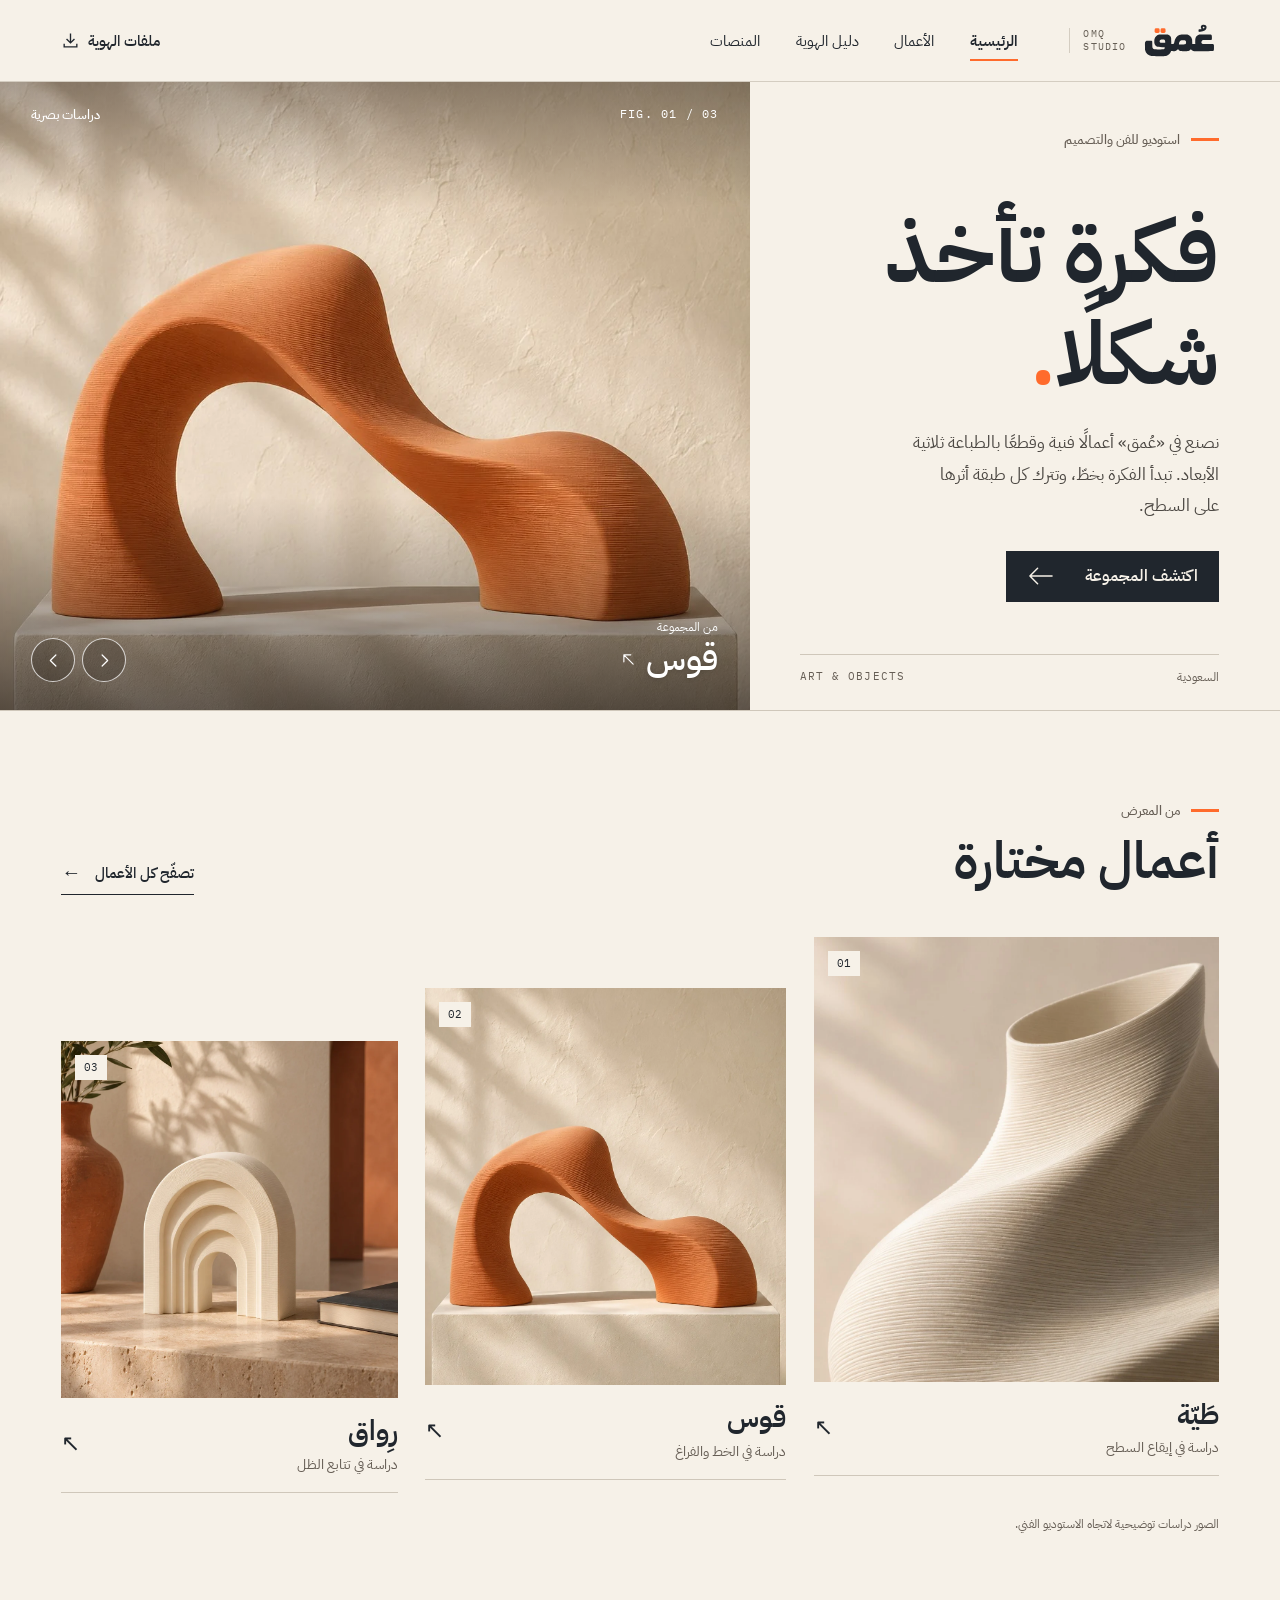
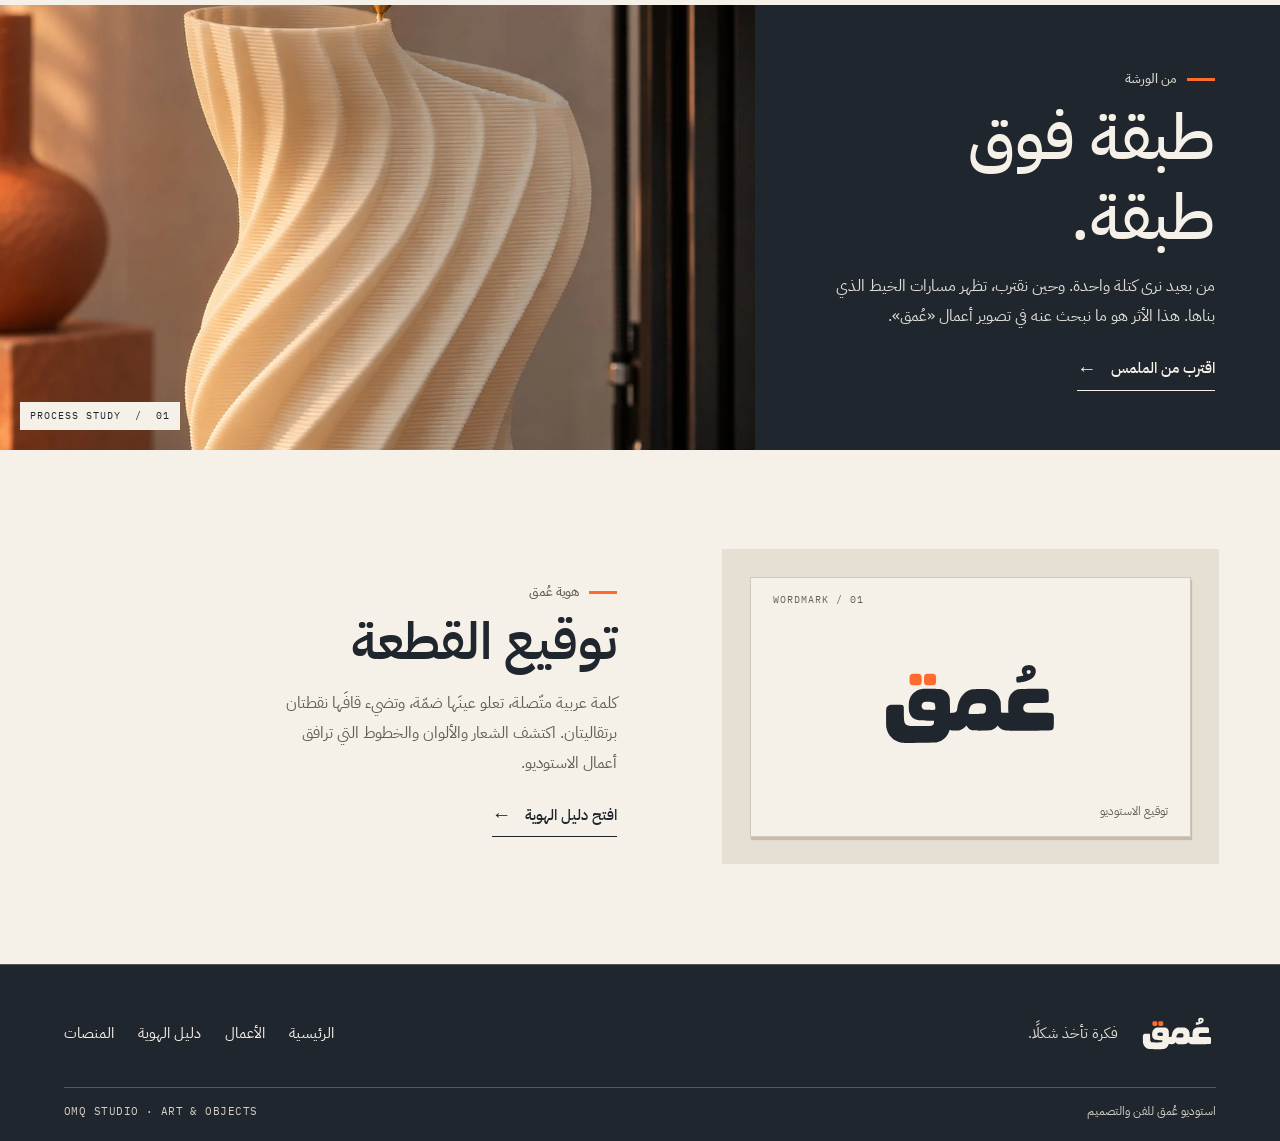
==== site/index.html @ 0b040830 "Publish the complete verified OMQ studio website and design assets" ====
<!doctype html>
<html lang="ar" dir="rtl">
<head>
  <meta charset="utf-8">
  <meta name="viewport" content="width=device-width, initial-scale=1, viewport-fit=cover">
  <meta name="theme-color" content="#F6F1E8">
  <meta name="description" content="استوديو عُمق السعودي للأعمال الفنية والقطع المطبوعة ثلاثية الأبعاد. اكتشف الشكل والملمس، وتصفّح المجموعة وهوية الاستوديو.">
  <meta property="og:type" content="website">
  <meta property="og:locale" content="ar_SA">
  <meta property="og:title" content="عُمق — فكرة تأخذ شكلًا">
  <meta property="og:description" content="معرض أعمال ودراسات في الشكل والملمس لاستوديو عُمق.">
  <title>عُمق — فكرة تأخذ شكلًا</title>
  <link rel="icon" type="image/svg+xml" href="assets/logo-primary.svg">
  <link rel="preload" as="image" href="assets/images/clay.webp">
  <link rel="stylesheet" href="assets/common.css">
  <link rel="stylesheet" href="assets/home.css">
  <script defer src="assets/common.js"></script>
  <script defer src="assets/home.js"></script>
</head>
<body>
  <header data-header><a class="omq-skip" href="#main">تخطَّ إلى المحتوى</a><div class="omq-nav-shell"><a class="omq-word" href="index.html" aria-label="عُمق، الصفحة الرئيسية"><img src="assets/logo-primary.svg" width="79" height="48" alt="عُمق"><small dir="ltr" lang="en">OMQ<br>STUDIO</small></a><button class="omq-toggle" data-menu-toggle aria-controls="main-nav" aria-expanded="false"><span aria-hidden="true">☰</span> القائمة</button><nav class="omq-menu" id="main-nav" aria-label="التصفح الرئيسي"><a href="index.html" aria-current="page">الرئيسية</a><a href="collection.html">الأعمال</a><a href="brand.html">دليل الهوية</a><a href="platforms.html">المنصات</a></nav><a class="omq-dl" href="brand.html#downloads">ملفات الهوية <svg width="19" height="19" viewBox="0 0 24 24" aria-hidden="true"><path d="M12 3v12m-5-5 5 5 5-5M4 16v4h16v-4"/></svg></a></div></header>
  <main id="main" class="omq-home">
    <section class="home-hero" aria-labelledby="home-title">
      <div class="intro-panel">
        <div class="intro-kicker"><span aria-hidden="true"></span>استوديو للفن والتصميم</div>
        <div class="intro-copy">
          <h1 id="home-title">فكرة تأخذ<br> <span>شكلًا<span class="title-dot">.</span></span></h1>
          <p>نصنع في «عُمق» أعمالًا فنية وقطعًا بالطباعة ثلاثية الأبعاد. تبدأ الفكرة بخطّ، وتترك كل طبقة أثرها على السطح.</p>
          <a class="home-button" href="collection.html">اكتشف المجموعة <svg viewBox="0 0 28 20" aria-hidden="true"><path d="M26 10H3m8-8-8 8 8 8"/></svg></a>
        </div>
        <div class="intro-foot"><span>السعودية</span><span lang="en" dir="ltr">ART &amp; OBJECTS</span></div>
      </div>
      <figure class="hero-stage" aria-label="مختارات من الأعمال" data-home-stage>
        <img class="stage-photo" src="assets/images/clay.webp" width="1086" height="1448" alt="قوس نحتي بلون ترابي دافئ، تحيط انحناءته بفراغ مفتوح." fetchpriority="high" decoding="async">
        <div class="stage-top"><span class="stage-index" dir="ltr" lang="en">FIG. <span data-hero-count>01</span> / 03</span><span>دراسات بصرية</span></div>
        <figcaption class="stage-caption">
          <div class="stage-name" aria-live="polite" aria-atomic="true"><small>من المجموعة</small><a href="collection.html#arch" data-hero-link><span data-hero-name>قوس</span><svg viewBox="0 0 22 22" aria-hidden="true"><path d="M17 17 5 5m0 9V5h9"/></svg></a></div>
          <div class="stage-controls" data-hero-controls hidden><button type="button" data-home-back aria-label="اعرض العمل السابق" title="العمل السابق"><svg viewBox="0 0 24 24" aria-hidden="true"><path d="m9 5 7 7-7 7"/></svg></button><button type="button" data-home-next aria-label="اعرض العمل التالي" title="العمل التالي"><svg viewBox="0 0 24 24" aria-hidden="true"><path d="m15 5-7 7 7 7"/></svg></button></div>
        </figcaption>
      </figure>
    </section>

    <section class="selected-section home-wrap" aria-labelledby="selected-title">
      <div class="home-section-heading">
        <div><span class="section-eyebrow">من المعرض</span><h2 id="selected-title">أعمال مختارة</h2></div>
        <a class="home-textlink" href="collection.html">تصفّح كل الأعمال <span aria-hidden="true">←</span></a>
      </div>
      <div class="work-set">
        <a class="work-item work-main" href="collection.html#fold">
          <div class="work-image"><img src="assets/images/detail.webp" width="1086" height="1448" alt="لقطة مقرّبة تُظهر الخطوط الدقيقة على سطح القطعة الحلزونية" loading="lazy" decoding="async"><span class="work-number" dir="ltr">01</span></div>
          <div class="work-info"><div><h3>طَيّة</h3><p>دراسة في إيقاع السطح</p></div><span class="work-arrow" aria-hidden="true">↖</span></div>
        </a>
        <a class="work-item work-mid" href="collection.html#arch">
          <div class="work-image"><img src="assets/images/clay.webp" width="1086" height="1448" alt="تكوين برتقالي ترابي تحيط انحناءته بفراغ مفتوح" loading="lazy" decoding="async"><span class="work-number" dir="ltr">02</span></div>
          <div class="work-info"><div><h3>قوس</h3><p>دراسة في الخط والفراغ</p></div><span class="work-arrow" aria-hidden="true">↖</span></div>
        </a>
        <a class="work-item work-end" href="collection.html#arcade">
          <div class="work-image"><img src="assets/images/scene.webp" width="1086" height="1448" alt="أقواس عاجية متدرجة على سطح حجري في ضوء جانبي" loading="lazy" decoding="async"><span class="work-number" dir="ltr">03</span></div>
          <div class="work-info"><div><h3>رِواق</h3><p>دراسة في تتابع الظل</p></div><span class="work-arrow" aria-hidden="true">↖</span></div>
        </a>
      </div>
      <p class="image-note">الصور دراسات توضيحية لاتجاه الاستوديو الفني.</p>
    </section>

    <section class="workshop-feature" aria-labelledby="workshop-title">
      <div class="workshop-visual"><img src="assets/images/workshop.webp" width="1086" height="1448" alt="فوهة طابعة ثلاثية الأبعاد فوق سطح قطعة ملتفّة" loading="lazy" decoding="async"><span class="workshop-plate" lang="en" dir="ltr">PROCESS STUDY&nbsp; / &nbsp;01</span></div>
      <div class="workshop-copy"><span class="section-eyebrow">من الورشة</span><h2 id="workshop-title">طبقة فوق<br> طبقة.</h2><p>من بعيد نرى كتلة واحدة. وحين نقترب، تظهر مسارات الخيط الذي بناها. هذا الأثر هو ما نبحث عنه في تصوير أعمال «عُمق».</p><a class="home-textlink" href="collection.html#fold">اقترب من الملمس <span aria-hidden="true">←</span></a></div>
    </section>

    <section class="signature-feature home-wrap" aria-labelledby="signature-title">
      <div class="sig-stamp" aria-hidden="true"><div class="sig-plate"><span lang="en" dir="ltr">WORDMARK / 01</span><img src="assets/logo-primary.svg" width="1104" height="583" alt="" loading="lazy" decoding="async"><span>توقيع الاستوديو</span></div></div>
      <div class="signature-copy"><span class="section-eyebrow">هوية عُمق</span><h2 id="signature-title">توقيع القطعة</h2><p>كلمة عربية متّصلة، تعلو عينَها ضمّة، وتضيء قافَها نقطتان برتقاليتان. اكتشف الشعار والألوان والخطوط التي ترافق أعمال الاستوديو.</p><a class="home-textlink" href="brand.html">افتح دليل الهوية <span aria-hidden="true">←</span></a></div>
    </section>
  </main>
  <footer data-footer class="omq-footer"><div class="omq-footer-inside"><div class="omq-foot-brand"><a href="index.html" aria-label="عُمق، الرئيسية"><img class="omq-foot-mark" src="assets/logo-reverse.svg" width="78" height="43" alt="عُمق"></a><p>فكرة تأخذ شكلًا.</p></div><nav aria-label="روابط التذييل"><a href="index.html">الرئيسية</a><a href="collection.html">الأعمال</a><a href="brand.html">دليل الهوية</a><a href="platforms.html">المنصات</a></nav></div><div class="omq-foot-base"><span>استوديو عُمق للفن والتصميم</span><span lang="en" dir="ltr">OMQ STUDIO · ART &amp; OBJECTS</span></div></footer>
</body>
</html>
---- site/assets/common.css ----
@font-face{font-family:'Plex Arabic';src:url('fonts/IBMPlexSansArabic-Regular.woff') format('woff');font-weight:400;font-display:swap}
@font-face{font-family:'Plex Arabic';src:url('fonts/IBMPlexSansArabic-Medium.woff') format('woff');font-weight:500;font-display:swap}
@font-face{font-family:'Plex Arabic';src:url('fonts/IBMPlexSansArabic-SemiBold.woff') format('woff');font-weight:600;font-display:swap}
@font-face{font-family:'Plex Arabic';src:url('fonts/IBMPlexSansArabic-Bold.woff') format('woff');font-weight:700;font-display:swap}
@font-face{font-family:Plex;src:url('fonts/IBMPlexSans-Regular.woff') format('woff');font-weight:400;font-display:swap}
@font-face{font-family:'Plex Mono';src:url('fonts/IBMPlexMono-Regular.woff') format('woff');font-display:swap}
:root{--ink:#20262d;--ivory:#f6f1e8;--orange:#ff6b2c;--stone:#665f55;--line:#d4cdc1;--paper:#fbf8f3;color-scheme:light;font-family:'Plex Arabic',Plex,sans-serif;background:var(--ivory);color:var(--ink)}
*,*:before,*:after{box-sizing:border-box}body{margin:0;font-family:'Plex Arabic',Plex,sans-serif}button,select,input,textarea{font:inherit;color:inherit}a{color:inherit}img,video{max-width:100%}[hidden]{display:none!important}button{cursor:pointer}button:disabled{cursor:default}main:focus{outline:0}
:focus-visible{outline:3px solid #22688b;outline-offset:4px}::selection{background:#ffd4b7;color:var(--ink)}
.omq-skip{position:fixed;z-index:100;top:6px;right:8px;background:var(--ink);color:white;padding:10px 20px;transform:translateY(-150%)}.omq-skip:focus{transform:none}
header[data-header]{background:var(--ivory);border-bottom:1px solid var(--line);position:relative;z-index:30}
.omq-nav-shell{margin:auto;max-width:1640px;min-height:81px;padding:0 clamp(22px,4.8vw,88px);display:flex;align-items:center;gap:clamp(22px,4vw,78px)}
.omq-word{display:inline-flex;align-items:center;gap:13px;text-decoration:none;flex-shrink:0;min-height:46px}.omq-word img{display:block;width:79px;height:48px;object-fit:contain}
.omq-word small{font:10px/1.25 'Plex Mono',monospace;letter-spacing:.12em;color:var(--stone);border-inline-start:1px solid var(--line);padding-inline-start:13px}
.omq-menu{display:flex;align-items:center;gap:clamp(17px,2.8vw,45px);flex:1}.omq-menu a,.omq-dl{display:inline-flex;align-items:center;min-height:49px;text-decoration:none;white-space:nowrap;color:var(--ink);font-size:15px}
.omq-menu a{position:relative}.omq-menu [aria-current=page]{font-weight:600}.omq-menu [aria-current=page]::after{position:absolute;content:'';width:100%;height:2px;bottom:4px;background:var(--orange);right:0}.omq-menu a:hover,.omq-footer a:hover{text-decoration:underline;text-underline-offset:5px}
.omq-dl{gap:8px;font-weight:500;display:inline-flex}.omq-dl svg{stroke:currentColor;fill:none;stroke-width:1.7}.omq-toggle{display:none;align-items:center;gap:9px;background:transparent;border:1px solid #b9b0a4;padding:5px 13px;border-radius:100px;min-height:42px;font-size:14px}
.omq-footer{background:#20262d;color:var(--ivory);border-top:1px solid #55554f;padding:46px clamp(24px,5vw,90px) 21px}
.omq-footer-inside,.omq-foot-base{max-width:1460px;margin:auto;display:flex;align-items:center;justify-content:space-between;gap:24px;flex-wrap:wrap}.omq-foot-mark{width:78px;height:43px;display:block}.omq-foot-brand{display:flex;align-items:center;gap:20px}.omq-foot-brand p{margin:0;font-size:15px;color:#e1dcd3}.omq-footer nav{display:flex;flex-wrap:wrap;gap:8px 24px}.omq-footer nav a{display:inline-flex;align-items:center;min-height:44px;text-decoration:none;color:var(--ivory);font-size:15px}.omq-foot-base{border-top:1px solid #555854;margin-top:32px;padding-top:14px;font-size:12px;color:#d3cfc7}.omq-foot-base [lang=en]{font-family:'Plex Mono',monospace;letter-spacing:.04em;font-size:11px}
@media(max-width:870px){.omq-word small{display:none}.omq-nav-shell{gap:22px}.omq-dl{font-size:14px}}
@media(max-width:700px){.omq-nav-shell{min-height:64px;justify-content:space-between;flex-wrap:wrap;gap:0}.omq-word img{width:68px;height:43px}.omq-dl{display:none}.omq-menu{flex-basis:100%;justify-content:space-between;gap:6px 12px;flex-wrap:wrap;padding-bottom:8px}.omq-js .omq-toggle{display:inline-flex}.omq-js .omq-menu:not(.is-open){display:none}.omq-js .omq-menu.is-open{display:flex;padding:13px 0;border-top:1px solid var(--line)}.omq-menu a{font-size:14px;min-height:41px}.omq-foot-brand{gap:13px}.omq-footer{padding-top:31px}.omq-foot-base{margin-top:19px}}
@media(prefers-reduced-motion:reduce){*,*::before,*::after{scroll-behavior:auto!important;animation-duration:.01ms!important;transition-duration:.01ms!important}}
---- site/assets/home.css ----
/* Home uses its own component names; common.css owns the shell and global type. */
.omq-home{--home-line:#cfc7ba;--home-muted:#665e55;--home-paper:var(--ivory,#f6f1e8);--home-ink:var(--ink,#20262d);--home-orange:var(--orange,#ff6b2c);background:var(--home-paper);color:var(--home-ink);font-family:"Plex Arabic",sans-serif}
.omq-home *{box-sizing:border-box}
.omq-home img{display:block;max-width:100%}
.omq-home h1,.omq-home h2,.omq-home h3,.omq-home p,.omq-home figure{margin:0}
.omq-home a{color:inherit;text-decoration:none}
.omq-home a:focus-visible,.omq-home button:focus-visible{outline:3px solid #166593;outline-offset:5px}
.omq-home .hero-stage :focus-visible,.omq-home .workshop-feature :focus-visible{outline-color:#fff;outline-offset:4px}
.home-wrap{width:min(1490px,calc(100% - clamp(44px,9.6vw,160px)));margin-inline:auto}
.home-hero{display:grid;grid-template-columns:minmax(0,.87fr) minmax(0,1.23fr);min-height:clamp(560px,48vw,740px);border-bottom:1px solid var(--home-line);isolation:isolate}
.intro-panel{padding:clamp(32px,3.65vw,65px) clamp(29px,4.8vw,90px) 24px clamp(26px,3.9vw,80px);display:flex;flex-direction:column;justify-content:space-between;min-width:0}
.intro-kicker,.section-eyebrow{display:inline-flex;align-items:center;gap:.8em;font-weight:500;font-size:clamp(13px,1vw,16px);line-height:1.7;color:var(--home-muted)}
.intro-kicker span,.section-eyebrow:before{content:"";width:28px;height:3px;background:var(--home-orange);display:inline-block;flex:none}
.intro-copy{margin-block:clamp(32px,4vw,65px)}
.omq-home .intro-copy h1{font-size:clamp(76px,6.9vw,115px);line-height:1.15;font-weight:600;letter-spacing:normal;white-space:nowrap}
.title-dot{color:var(--home-orange)}
.omq-home .intro-copy p{max-width:35ch;margin-block:22px 30px;font-size:clamp(17px,1.32vw,21px);line-height:1.85;color:#4c4843;text-wrap:pretty}
.home-button{display:inline-flex;align-items:center;gap:31px;min-height:51px;padding:9px 21px 11px;background:var(--home-ink);font-size:16px;font-weight:600}
.omq-home .home-button{color:var(--home-paper)}
.home-button svg,.stage-name svg,.stage-controls svg{stroke:currentColor;fill:none;stroke-width:1.5;stroke-linecap:round;stroke-linejoin:round}
.home-button svg{width:27px;height:20px;transition:transform .18s}
.home-button:hover svg{transform:translateX(-4px)}
.intro-foot{display:flex;justify-content:space-between;align-items:center;border-top:1px solid var(--home-line);padding-top:13px;gap:9px;color:var(--home-muted);font-size:12px}
.intro-foot [lang=en],.stage-index,.work-number,.workshop-plate,.sig-plate [lang=en]{font:500 11px/1.2 "Plex Mono",ui-monospace,monospace;letter-spacing:.1em}
.hero-stage{min-width:0;position:relative;overflow:hidden;isolation:isolate;background:#b09b86;color:#fff;min-height:100%}
.hero-stage:after{content:"";position:absolute;inset:0;pointer-events:none;background:linear-gradient(180deg,rgba(22,16,13,.34),transparent 20%,transparent 66%,rgba(23,18,15,.64));z-index:-1}
.hero-stage .stage-photo{width:100%;height:100%;position:absolute;inset:0;object-fit:cover;object-position:50% 60%;z-index:-2}
.stage-top,.stage-caption{display:flex;position:absolute;left:clamp(21px,2.45vw,48px);right:clamp(21px,2.45vw,48px);justify-content:space-between;align-items:center;gap:16px}
.stage-top{top:clamp(18px,1.8vw,35px);font-size:13px;font-weight:500}
.stage-index{font-size:12px}
.stage-caption{bottom:clamp(24px,2.15vw,42px);align-items:flex-end}
.stage-name small{display:block;font-size:12px;line-height:1.6;color:#fff}
.stage-name a{display:inline-flex;gap:9px;align-items:center;font-size:clamp(28px,2.7vw,46px);font-weight:500;line-height:1.3;text-shadow:0 1px 5px rgb(0 0 0/.16)}
.stage-name a:hover{text-decoration:underline;text-decoration-thickness:1px;text-underline-offset:.22em}
.stage-name svg{width:17px;height:17px;align-self:center}
.stage-controls{display:flex;align-items:center;gap:7px}
.stage-controls[hidden]{display:none}
.stage-controls button{appearance:none;position:relative;display:grid;place-items:center;background:rgba(36,29,23,.28);color:white;border:1px solid rgb(255 255 255/.75);border-radius:50%;width:44px;height:44px;padding:0;cursor:pointer}
.stage-controls button:hover{background:#f6f1e8;color:var(--home-ink)}
.stage-controls svg{width:19px;height:19px}
.selected-section{padding-block:clamp(58px,6.6vw,112px) clamp(52px,5.65vw,96px)}
.home-section-heading{display:flex;justify-content:space-between;align-items:flex-end;gap:20px;margin-bottom:clamp(28px,3.3vw,55px)}
.omq-home .home-section-heading h2,.omq-home .signature-copy h2{font-size:clamp(39px,4.1vw,78px);line-height:1.3;font-weight:600;margin-top:5px}
.home-textlink{display:inline-flex;align-items:center;gap:14px;min-height:43px;border-bottom:1px solid currentColor;width:fit-content;font-size:clamp(15px,1.2vw,18px);line-height:1.6;font-weight:500}
.home-textlink span{font-family:Arial,sans-serif;font-size:1.28em;transition:transform .18s}
.home-textlink:hover span{transform:translateX(-4px)}
.work-set{display:grid;grid-template-columns:1.12fr 1fr .93fr;align-items:start;gap:clamp(14px,2.15vw,37px)}
.work-item{display:block;min-width:0}
.work-main{margin-top:0}
.work-mid{margin-top:clamp(24px,4vw,66px)}
.work-end{margin-top:clamp(48px,8.1vw,133px)}
.work-image{position:relative;overflow:hidden;background:#d7c9b6;aspect-ratio: .91}
.work-mid .work-image{aspect-ratio:.91}
.work-end .work-image{aspect-ratio:.94}
.work-image img{width:100%;height:100%;object-fit:cover;transition:transform .48s ease;object-position:center 54%}
.work-mid .work-image img{object-position:50% 57%}
.work-end .work-image img{object-position:50% 57%}
.work-item:hover img{transform:scale(1.025)}
.work-number{position:absolute;inset-inline-start:14px;top:14px;color:var(--home-ink);background:var(--home-paper);padding:6px 9px;letter-spacing:0}
.work-info{display:flex;justify-content:space-between;gap:12px;align-items:center;border-bottom:1px solid var(--home-line);padding:14px 0 17px}
.omq-home .work-info h3{line-height:1.4;font-size:clamp(24px,2.15vw,38px);font-weight:600}
.omq-home .work-info p{font-size:clamp(14px,1.1vw,17px);color:var(--home-muted);margin-top:3px}
.work-arrow{font-family:Arial,sans-serif;font-weight:400;font-size:23px;line-height:1}
.omq-home .image-note{font-size:12px;color:var(--home-muted);margin-top:22px}
.workshop-feature{direction:ltr;display:grid;grid-template-columns:1.18fr .82fr;min-height:clamp(390px,34vw,540px);background:var(--home-ink);color:var(--home-paper)}
.workshop-visual{position:relative;min-height:100%;isolation:isolate;overflow:hidden;background:#716658}
.workshop-visual img{position:absolute;inset:0;width:100%;height:100%;object-fit:cover;object-position:50% 46%;z-index:-1}
.workshop-plate{position:absolute;bottom:20px;left:20px;background:var(--home-paper);color:var(--home-ink);padding:8px 10px;font-size:10px}
.workshop-copy{direction:rtl;padding:clamp(32px,4.6vw,80px) clamp(30px,5.1vw,92px);align-self:center}
.workshop-copy .section-eyebrow{color:#d9d5ce}
.omq-home .workshop-copy h2{font-size:clamp(48px,5vw,83px);font-weight:500;line-height:1.25;margin-block:8px 14px}
.omq-home .workshop-copy p,.omq-home .signature-copy p{font-size:clamp(16px,1.21vw,20px);line-height:1.85;text-wrap:pretty;max-width:38ch;margin-bottom:16px}
.workshop-copy p{color:#e0ddd7}
.signature-feature{display:grid;grid-template-columns:1fr 1.12fr;align-items:center;gap:clamp(40px,8.2vw,140px);padding-block:clamp(64px,7.8vw,137px)}
.sig-stamp{min-width:0;background:#e6dfd3;padding:clamp(16px,2.15vw,37px)}
.sig-plate{min-height:260px;display:flex;flex-direction:column;gap:12px;align-items:center;justify-content:space-between;background:var(--home-paper);border:1px solid #d1c8ba;box-shadow:1px 3px 1px #c7bcab;padding:16px 22px}
.sig-plate img{width:clamp(135px,15vw,260px);height:auto;max-height:160px;object-fit:contain}
.sig-plate span:first-child{align-self:flex-end;font-size:10px;color:#686158}
.sig-plate span:last-child{align-self:flex-start;font-size:12px;color:#686158}
.omq-home .signature-copy p{color:var(--home-muted);margin-top:13px}
@media(min-width:1670px){.home-hero{min-height:740px}.intro-copy{margin-block:45px}}
@media(max-width:950px) and (min-width:701px){.home-hero{grid-template-columns: .97fr 1.03fr;min-height:520px}.intro-panel{padding-inline:26px}.omq-home .intro-copy h1{font-size:clamp(64px,8vw,80px)}.intro-foot [lang=en]{font-size:10px}.workshop-copy{padding:29px 30px}.workshop-feature{min-height:365px}}
@media(max-width:700px){.home-hero{grid-template-columns:1fr;min-height:0}.intro-panel{padding:24px max(21px,5.5vw) 0}.intro-kicker{font-size:13px}.intro-copy{margin-block:16px 23px}.omq-home .intro-copy h1{font-size:clamp(54px,10.9vw,76px);line-height:1.28;white-space:normal}.intro-copy h1 br{display:none}.intro-copy h1 span:not(.title-dot):before{content:" "}.omq-home .intro-copy p{font-size:16px;line-height:1.8;margin-block:10px 16px;max-width:39ch}.home-button{min-height:44px;font-size:15px;padding:8px 15px;gap:24px}.intro-foot{display:none}.hero-stage{height:clamp(315px,83vw,480px);min-height:0}.stage-top{top:16px}.stage-caption{bottom:18px}.stage-name a{font-size:32px}.home-wrap{width:calc(100% - 11vw)}.home-section-heading{gap:12px}.home-section-heading .home-textlink{font-size:13px;gap:7px}.omq-home .home-section-heading h2,.omq-home .signature-copy h2{font-size:37px}.work-set{grid-template-columns:1fr 1fr;gap:28px 14px}.work-main{grid-column:1/-1}.work-main .work-image{aspect-ratio:1.55}.work-mid,.work-end{margin:0}.work-end .work-image,.work-mid .work-image{aspect-ratio:.82}.work-info{padding:9px 0 12px}.omq-home .work-info h3{font-size:23px}.omq-home .work-info p{font-size:13px;line-height:1.7}.work-arrow{font-size:16px}.workshop-feature{grid-template-columns:1fr;min-height:0}.workshop-visual{height:clamp(235px,62vw,360px)}.workshop-copy{padding:32px max(21px,5.5vw) 37px}.omq-home .workshop-copy h2{font-size:45px;line-height:1.35}.workshop-copy h2 br{display:none}.workshop-copy h2 br:after{content:" "}.signature-feature{grid-template-columns:1fr;gap:27px}.sig-plate{min-height:190px}.sig-plate img{max-height:103px}.work-number{top:9px;inset-inline-start:9px}}
@media(max-width:370px){.intro-copy h1 br{display:block}.intro-copy h1 span:not(.title-dot):before{content:none}.stage-top{font-size:12px}.home-textlink{gap:7px}.omq-home .work-info p{font-size:12px}.work-arrow{display:none}.home-wrap{width:calc(100% - 36px)}}
@media(prefers-reduced-motion:reduce){.omq-home *,.omq-home *:before,.omq-home *:after{scroll-behavior:auto!important;transition:none!important;animation:none!important}}
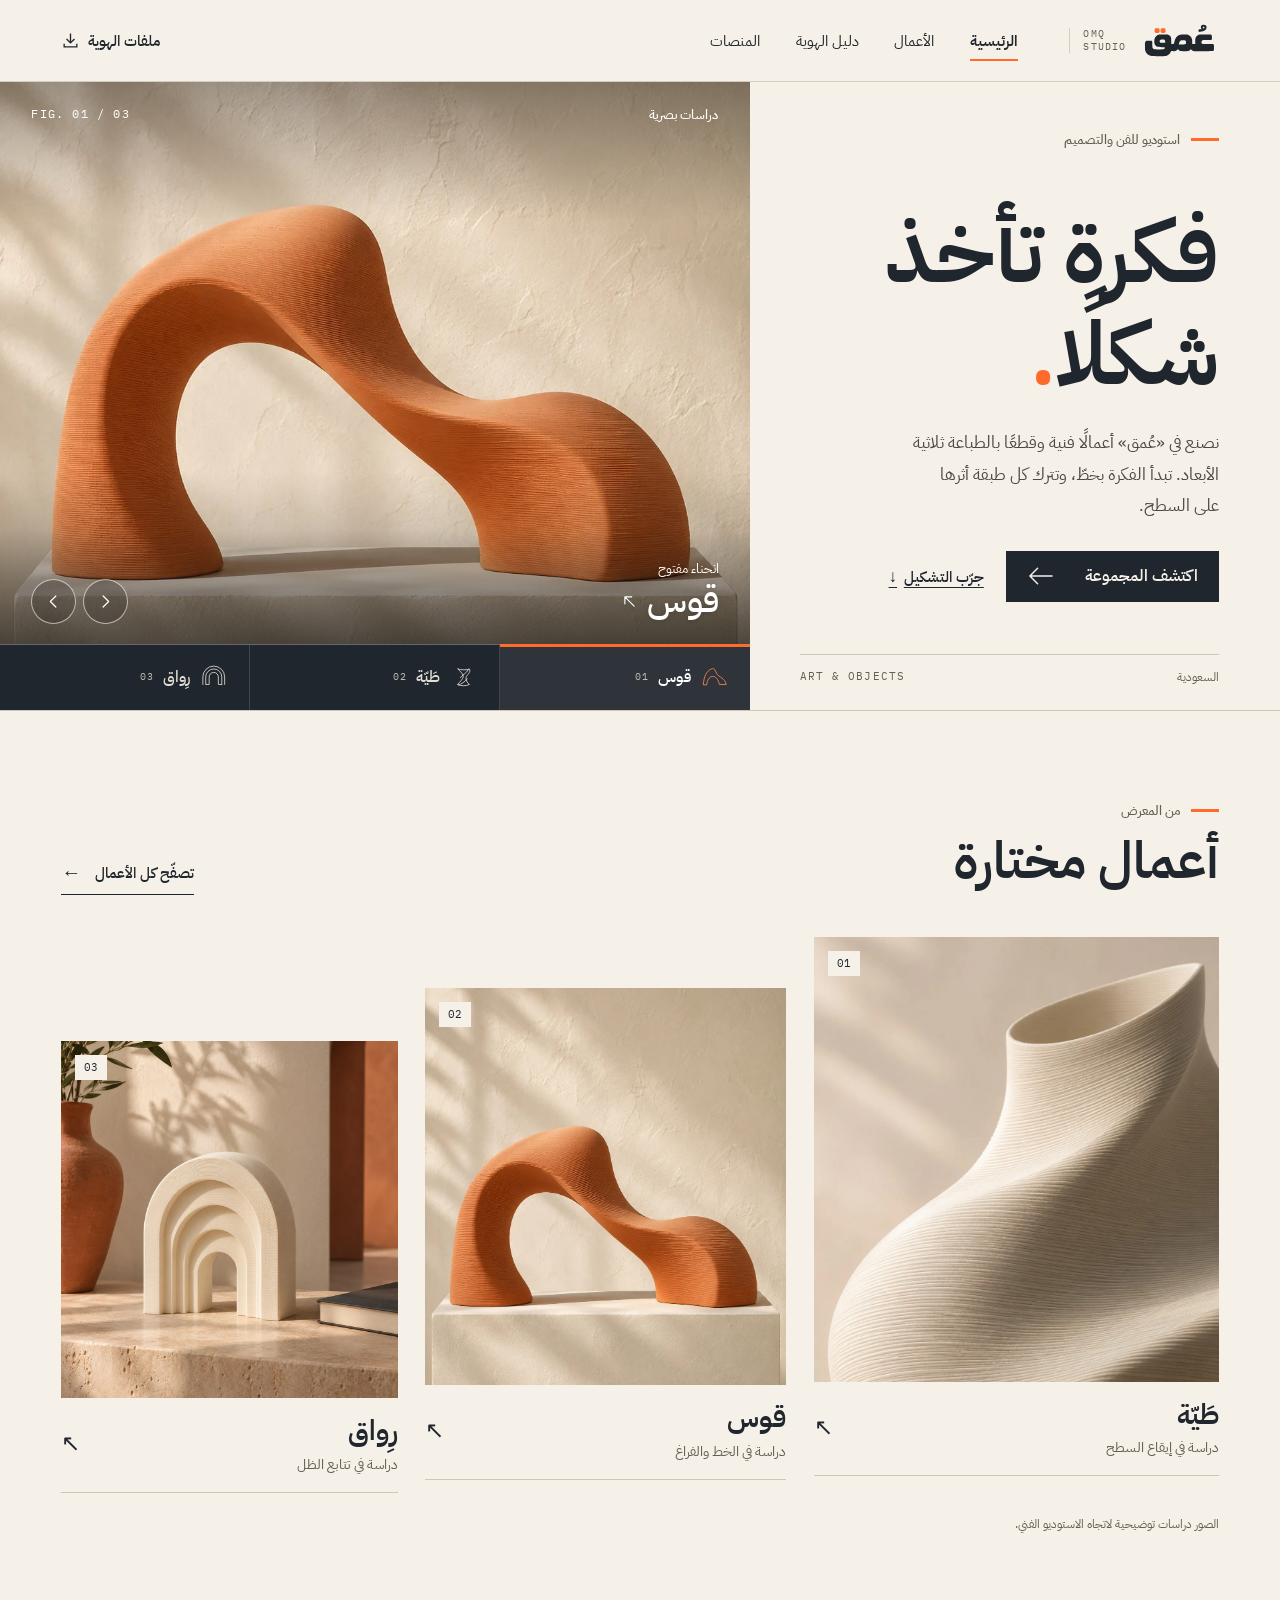
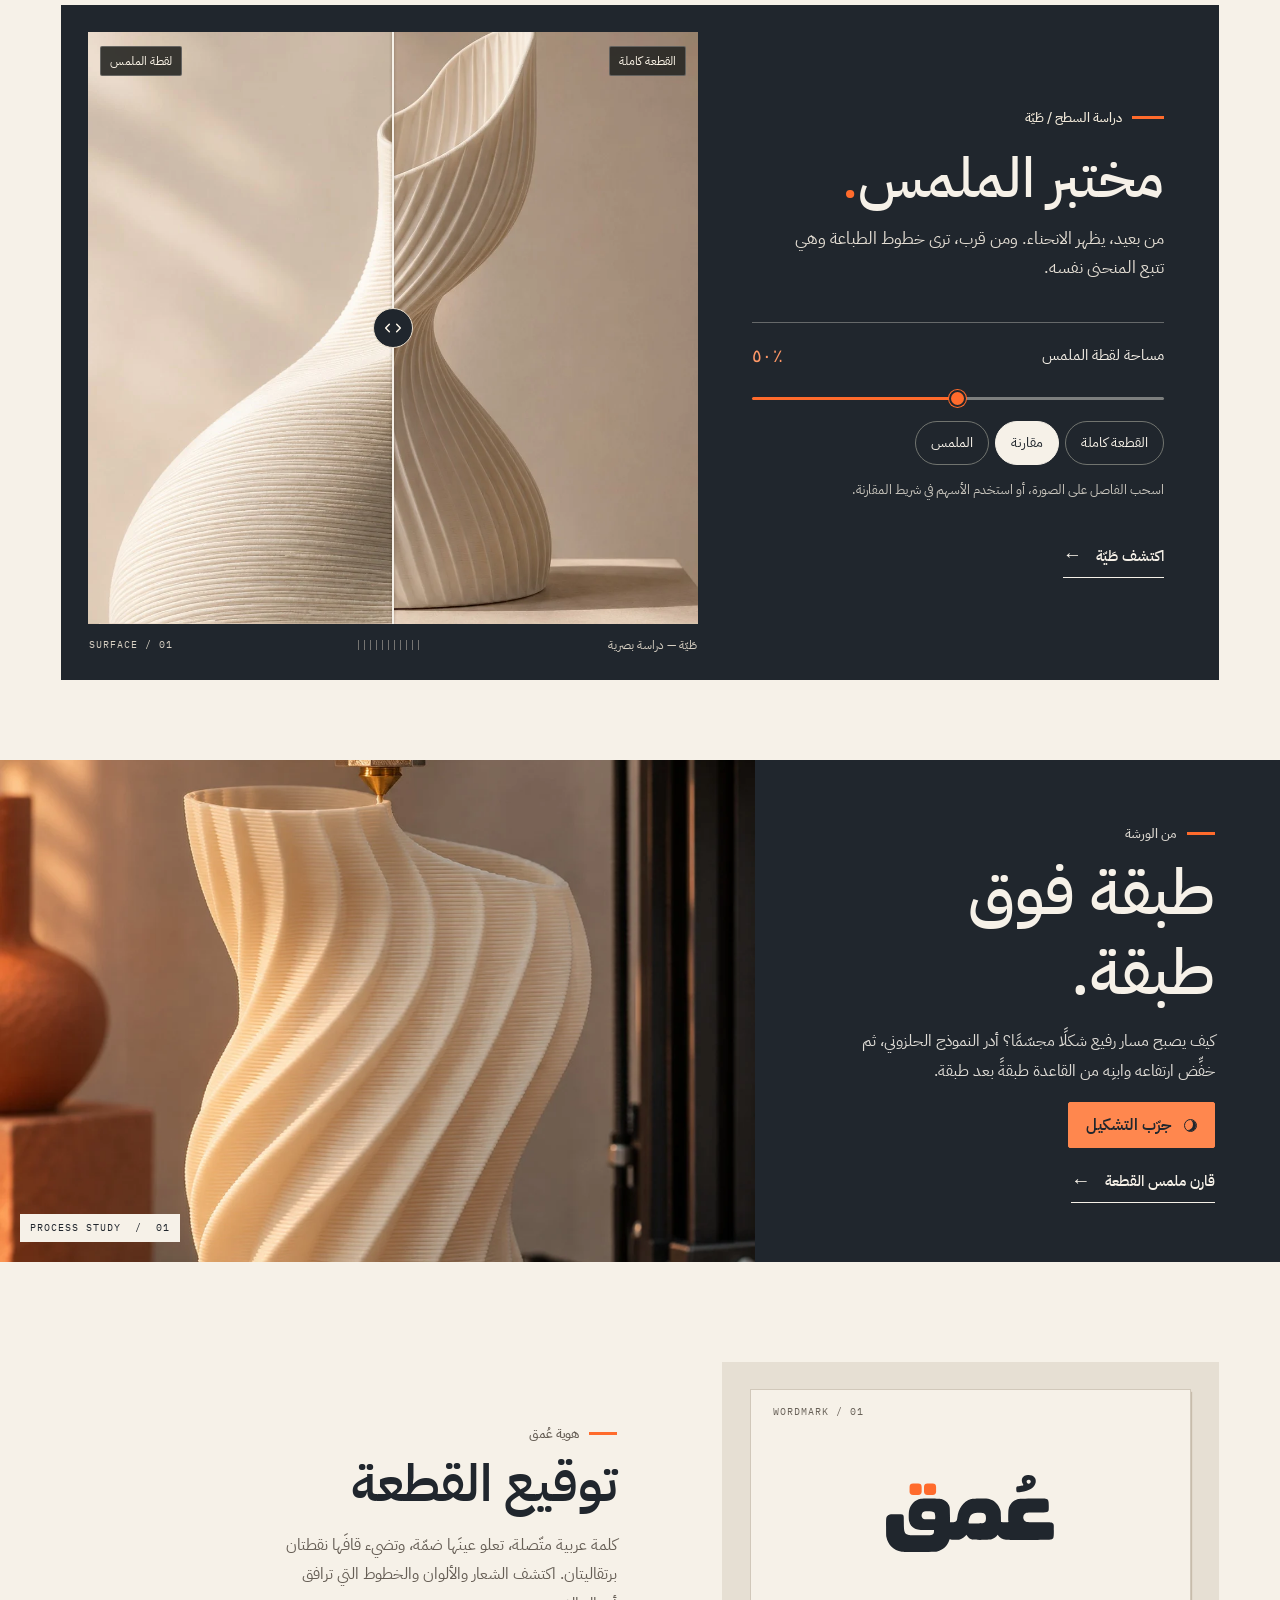
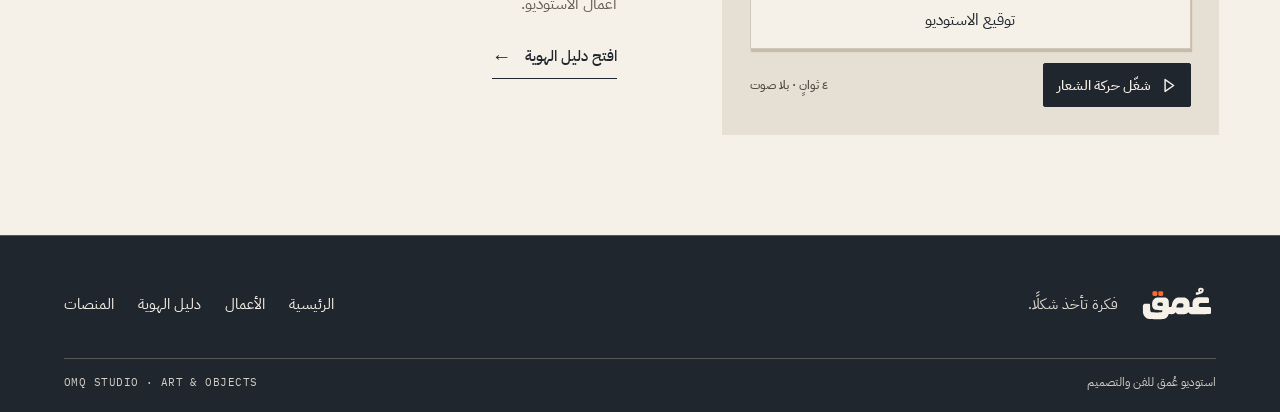
==== commit 360a5d94: "Connect the new interactive homepage sections" ====
--- a/site/index.html
+++ b/site/index.html
@@ -14,8 +14,15 @@
   <link rel="preload" as="image" href="assets/images/clay.webp">
   <link rel="stylesheet" href="assets/common.css">
   <link rel="stylesheet" href="assets/home.css">
+  <link rel="stylesheet" href="assets/hero-motion.css">
   <script defer src="assets/common.js"></script>
-  <script defer src="assets/home.js"></script>
+  <script defer src="assets/home.js?v=2"></script>
+  <link rel="stylesheet" href="assets/lab.css">
+  <script defer src="assets/lab.js"></script>
+  <link rel="stylesheet" href="assets/page-motion.css">
+  <link rel="stylesheet" href="assets/form-study.css">
+  <script defer src="assets/page-motion.js"></script>
+  <script defer src="assets/form-study.js"></script>
 </head>
 <body>
   <header data-header><a class="omq-skip" href="#main">تخطَّ إلى المحتوى</a><div class="omq-nav-shell"><a class="omq-word" href="index.html" aria-label="عُمق، الصفحة الرئيسية"><img src="assets/logo-primary.svg" width="79" height="48" alt="عُمق"><small dir="ltr" lang="en">OMQ<br>STUDIO</small></a><button class="omq-toggle" data-menu-toggle aria-controls="main-nav" aria-expanded="false"><span aria-hidden="true">☰</span> القائمة</button><nav class="omq-menu" id="main-nav" aria-label="التصفح الرئيسي"><a href="index.html" aria-current="page">الرئيسية</a><a href="collection.html">الأعمال</a><a href="brand.html">دليل الهوية</a><a href="platforms.html">المنصات</a></nav><a class="omq-dl" href="brand.html#downloads">ملفات الهوية <svg width="19" height="19" viewBox="0 0 24 24" aria-hidden="true"><path d="M12 3v12m-5-5 5 5 5-5M4 16v4h16v-4"/></svg></a></div></header>
@@ -24,18 +31,28 @@
       <div class="intro-panel">
         <div class="intro-kicker"><span aria-hidden="true"></span>استوديو للفن والتصميم</div>
         <div class="intro-copy">
-          <h1 id="home-title">فكرة تأخذ<br> <span>شكلًا<span class="title-dot">.</span></span></h1>
+          <h1 id="home-title"><span class="title-line">فكرة تأخذ</span> <span class="title-line">شكلًا<span class="title-dot">.</span></span></h1>
           <p>نصنع في «عُمق» أعمالًا فنية وقطعًا بالطباعة ثلاثية الأبعاد. تبدأ الفكرة بخطّ، وتترك كل طبقة أثرها على السطح.</p>
-          <a class="home-button" href="collection.html">اكتشف المجموعة <svg viewBox="0 0 28 20" aria-hidden="true"><path d="M26 10H3m8-8-8 8 8 8"/></svg></a>
+          <div class="hero-routes"><a class="home-button" href="collection.html">اكتشف المجموعة <svg viewBox="0 0 28 20" aria-hidden="true"><path d="M26 10H3m8-8-8 8 8 8"/></svg></a><a class="hero-study-link" href="#form-study" data-launch-form>جرّب التشكيل <span aria-hidden="true">↓</span></a></div>
         </div>
         <div class="intro-foot"><span>السعودية</span><span lang="en" dir="ltr">ART &amp; OBJECTS</span></div>
       </div>
       <figure class="hero-stage" aria-label="مختارات من الأعمال" data-home-stage>
-        <img class="stage-photo" src="assets/images/clay.webp" width="1086" height="1448" alt="قوس نحتي بلون ترابي دافئ، تحيط انحناءته بفراغ مفتوح." fetchpriority="high" decoding="async">
+        <div class="stage-field" data-swipe-field>
+          <img class="stage-photo is-shown" data-hero-photo="arch" src="assets/images/clay.webp" width="1086" height="1448" alt="قوس نحتي بلون ترابي دافئ، تحيط انحناءته بفراغ مفتوح." fetchpriority="high" decoding="async">
+        </div>
         <div class="stage-top"><span class="stage-index" dir="ltr" lang="en">FIG. <span data-hero-count>01</span> / 03</span><span>دراسات بصرية</span></div>
         <figcaption class="stage-caption">
-          <div class="stage-name" aria-live="polite" aria-atomic="true"><small>من المجموعة</small><a href="collection.html#arch" data-hero-link><span data-hero-name>قوس</span><svg viewBox="0 0 22 22" aria-hidden="true"><path d="M17 17 5 5m0 9V5h9"/></svg></a></div>
-          <div class="stage-controls" data-hero-controls hidden><button type="button" data-home-back aria-label="اعرض العمل السابق" title="العمل السابق"><svg viewBox="0 0 24 24" aria-hidden="true"><path d="m9 5 7 7-7 7"/></svg></button><button type="button" data-home-next aria-label="اعرض العمل التالي" title="العمل التالي"><svg viewBox="0 0 24 24" aria-hidden="true"><path d="m15 5-7 7 7 7"/></svg></button></div>
+          <div class="stage-legend">
+            <div class="stage-name"><small data-hero-note>انحناء مفتوح</small><a href="collection.html#arch" data-hero-link><span data-hero-name>قوس</span><svg viewBox="0 0 22 22" aria-hidden="true"><path d="M17 17 5 5m0 9V5h9"/></svg></a></div>
+            <div class="stage-controls" data-hero-controls hidden><button type="button" data-home-back aria-label="اعرض العمل السابق" title="العمل السابق"><svg viewBox="0 0 24 24" aria-hidden="true"><path d="m9 5 7 7-7 7"/></svg></button><button type="button" data-home-next aria-label="اعرض العمل التالي" title="العمل التالي"><svg viewBox="0 0 24 24" aria-hidden="true"><path d="m15 5-7 7 7 7"/></svg></button></div>
+          </div>
+          <div class="stage-indexer" role="group" aria-label="اختر العمل المعروض" data-hero-indexer hidden>
+            <button type="button" data-work="arch" aria-pressed="true"><svg aria-hidden="true" viewBox="0 0 48 36"><path d="M4 31C5 16 10 8 18 4c6-3 7 4 10 9 3 5 14 7 16 18H32C30 21 25 17 20 17c-6 0-9 7-10 14Z"/></svg><span>قوس</span><small aria-hidden="true">01</small></button>
+            <button type="button" data-work="fold" aria-pressed="false"><svg aria-hidden="true" viewBox="0 0 48 36"><path d="M14 4c6 2 15 2 20 0 3 6-5 10-6 15-1 5 3 10 6 12-6 3-15 3-21 0 5-5 9-9 10-13 1-5-5-9-9-14Z"/><path d="M32 5c-3 7-11 9-14 14m12 2c-4 6-10 9-15 11"/></svg><span>طَيّة</span><small aria-hidden="true">02</small></button>
+            <button type="button" data-work="arcade" aria-pressed="false"><svg aria-hidden="true" viewBox="0 0 48 36"><path d="M5 31V18a19 19 0 0 1 38 0v13m-33 0V18a14 14 0 0 1 28 0v13m-27 0h5V18a8 8 0 0 1 16 0v13h6"/></svg><span>رِواق</span><small aria-hidden="true">03</small></button>
+          </div>
+          <span class="stage-sr" role="status" data-hero-status></span>
         </figcaption>
       </figure>
     </section>
@@ -62,9 +79,38 @@
       <p class="image-note">الصور دراسات توضيحية لاتجاه الاستوديو الفني.</p>
     </section>
 
-    <section class="workshop-feature" aria-labelledby="workshop-title">
+    <section class="lab-study" id="material-lab" data-material-lab aria-labelledby="lab-title">
+      <div class="lab-panel">
+        <div class="lab-aside">
+          <span class="lab-kicker">دراسة السطح / طَيّة</span>
+          <h2 id="lab-title">مختبر الملمس<span aria-hidden="true">.</span></h2>
+          <p class="lab-lead">من بعيد، يظهر الانحناء. ومن قرب، ترى خطوط الطباعة وهي تتبع المنحنى نفسه.</p>
+          <div class="lab-method" data-lab-controls hidden>
+            <div class="lab-readout"><label for="lab-range">مساحة لقطة الملمس</label><bdi class="lab-value" data-lab-value aria-hidden="true">٥٠٪</bdi></div>
+            <input class="lab-range" id="lab-range" type="range" min="0" max="100" step="1" value="50" dir="ltr" aria-describedby="lab-instruction">
+            <div class="lab-presets" role="group" aria-label="اختر طريقة العرض">
+              <button type="button" data-lab-preset="0" aria-pressed="false">القطعة كاملة</button>
+              <button type="button" data-lab-preset="50" aria-pressed="true">مقارنة</button>
+              <button type="button" data-lab-preset="100" aria-pressed="false">الملمس</button>
+            </div>
+            <p class="lab-instruction" id="lab-instruction">اسحب الفاصل على الصورة، أو استخدم الأسهم في شريط المقارنة.</p>
+          </div>
+          <a class="home-textlink" href="collection.html#fold">اكتشف طَيّة <span aria-hidden="true">←</span></a>
+        </div>
+        <div class="lab-frame">
+          <div class="lab-cleft" data-lab-stage>
+            <figure class="lab-shot lab-wide"><img src="assets/images/hero.webp" width="1086" height="1448" alt="شكل طَيّة الحلزوني كاملًا فوق قاعدة في ضوء جانبي." loading="lazy" decoding="async" draggable="false"><figcaption class="lab-chip">القطعة كاملة</figcaption></figure>
+            <figure class="lab-shot lab-detail"><img src="assets/images/detail.webp" width="1086" height="1448" alt="لقطة مقرّبة تكشف الخطوط الأفقية الدقيقة على السطح العاجي." loading="lazy" decoding="async" draggable="false"><figcaption class="lab-chip">لقطة الملمس</figcaption></figure>
+            <span class="lab-divider" hidden aria-hidden="true"><svg viewBox="0 0 24 24"><path d="m8 8-4 4 4 4m8-8 4 4-4 4"/></svg></span>
+          </div>
+          <div class="lab-frame-base"><span>طَيّة — دراسة بصرية</span><i aria-hidden="true"></i><span class="lab-en" lang="en" dir="ltr">SURFACE / 01</span></div>
+        </div>
+      </div>
+    </section>
+
+    <section id="form-study" class="workshop-feature" aria-labelledby="workshop-title">
       <div class="workshop-visual"><img src="assets/images/workshop.webp" width="1086" height="1448" alt="فوهة طابعة ثلاثية الأبعاد فوق سطح قطعة ملتفّة" loading="lazy" decoding="async"><span class="workshop-plate" lang="en" dir="ltr">PROCESS STUDY&nbsp; / &nbsp;01</span></div>
-      <div class="workshop-copy"><span class="section-eyebrow">من الورشة</span><h2 id="workshop-title">طبقة فوق<br> طبقة.</h2><p>من بعيد نرى كتلة واحدة. وحين نقترب، تظهر مسارات الخيط الذي بناها. هذا الأثر هو ما نبحث عنه في تصوير أعمال «عُمق».</p><a class="home-textlink" href="collection.html#fold">اقترب من الملمس <span aria-hidden="true">←</span></a></div>
+      <div class="workshop-copy"><span class="section-eyebrow">من الورشة</span><h2 id="workshop-title">طبقة فوق<br> طبقة.</h2><p>كيف يصبح مسار رفيع شكلًا مجسّمًا؟ أدر النموذج الحلزوني، ثم خفِّض ارتفاعه وابنِه من القاعدة طبقةً بعد طبقة.</p><a class="home-textlink" href="#material-lab">قارن ملمس القطعة <span aria-hidden="true">←</span></a></div>
     </section>
 
     <section class="signature-feature home-wrap" aria-labelledby="signature-title">
--- a/site/assets/hero-motion.css
+++ b/site/assets/hero-motion.css
@@ -0,0 +1,65 @@
+/* Studio viewing table: still photography, optical linework and direct selection. */
+.omq-home .home-hero .intro-copy h1 .title-line {display:block}
+.omq-home .home-hero .intro-copy h1 span:before {content:none}
+.home-hero .stage-field{position:absolute;inset:0;z-index:-2;overflow:hidden;touch-action:pan-y pinch-zoom}
+.home-hero .stage-photo{z-index:0;pointer-events:none;opacity:0;transform:scale(1.045);transition:opacity .52s ease,transform .95s cubic-bezier(.17,.71,.19,1)}
+.home-hero .stage-photo.is-shown{z-index:1;opacity:1;transform:scale(1)}
+.home-hero [data-hero-photo="arch"]{object-position:50% 60%}
+.home-hero [data-hero-photo="fold"]{object-position:50% 52%}
+.home-hero [data-hero-photo="arcade"]{object-position:50% 57%}
+.home-hero .hero-stage:after{background:linear-gradient(180deg,rgb(29 24 21/.39),transparent 22%,transparent 62%,rgb(24 21 18/.55));z-index:-1}
+.home-hero .stage-top{flex-direction:row-reverse;pointer-events:none}
+.home-hero .stage-caption{bottom:0;right:0;left:0;display:block;pointer-events:none}
+.home-hero .stage-legend{display:flex;justify-content:space-between;align-items:flex-end;gap:16px;padding:30px clamp(19px,2.4vw,48px) clamp(17px,1.5vw,28px);background:linear-gradient(0deg,rgb(26 23 20/.54),transparent)}
+.home-hero .stage-name a,.home-hero .stage-controls button,.home-hero .stage-indexer{pointer-events:auto}
+.home-hero .stage-name small{font-size:13px}
+.home-hero .stage-name a{padding-inline-end:10px;min-height:43px}
+.home-hero .stage-controls button{width:45px;height:45px;border-color:#fff9;transition:color .18s,background-color .18s,transform .18s;background:#26211c40}
+.home-hero .stage-controls button:active{transform:scale(.92)}
+.home-hero .stage-controls button:hover{background:var(--ivory);color:var(--ink)}
+.home-hero .stage-indexer{display:grid;grid-template-columns:repeat(3,minmax(0,1fr));position:relative;background:var(--ink);border-top:1px solid #f6f1e852}
+.home-hero .stage-indexer button{position:relative;border:0;background:transparent;appearance:none;min-width:0;padding:0 clamp(13px,1.65vw,26px);min-height:65px;display:flex;align-items:center;gap:10px;color:#e3ded5;text-align:start;isolation:isolate}
+.home-hero .stage-indexer button+button{border-inline-start:1px solid #ffffff24}
+.home-hero .stage-indexer button::before{content:"";position:absolute;inset:0;z-index:-1;background:#f6f1e810;opacity:0;transition:opacity .2s}
+.home-hero .stage-indexer button:hover::before,.home-hero .stage-indexer button[aria-pressed=true]::before{opacity:1}
+.home-hero .stage-indexer button[aria-pressed=true]{color:#fff}
+.home-hero .stage-indexer button svg{width:clamp(23px,2.15vw,36px);height:30px;flex:none;fill:none;stroke:currentColor;stroke-width:1.45;stroke-linejoin:round;stroke-linecap:round}
+.home-hero .stage-indexer button[aria-pressed=true] svg{color:#ff8954}
+.home-hero .stage-indexer button span{font-weight:500;font-size:16px}
+.home-hero .stage-indexer button small{direction:ltr;font:10px/1 "Plex Mono",monospace;letter-spacing:.04em;margin-inline-start:auto;color:#c0bbb3}
+.home-hero .stage-indexer::after{content:"";pointer-events:none;position:absolute;right:0;width:33.333333%;top:-1px;height:3px;background:var(--orange);transform:translateX(var(--stage-shift,0%));transition:transform .5s cubic-bezier(.16,.7,.19,1)}
+.home-hero .stage-indexer button:focus-visible{z-index:2;outline-offset:-5px}
+.stage-sr{position:absolute;width:1px;height:1px;overflow:hidden;clip-path:inset(50%);white-space:nowrap}
+@keyframes omq-title-arrive{from{transform:translateY(11px);opacity:.64}to{transform:translateY(0);opacity:1}}
+@keyframes omq-line-arrive{from{transform:scaleX(.2)}to{transform:scaleX(1)}}
+@keyframes omq-first-print{from{transform:scale(1.035)}to{transform:scale(1)}}
+@keyframes omq-caption-change{from{transform:translateY(4px);opacity:.62}to{transform:none;opacity:1}}
+@media(prefers-reduced-motion:no-preference){
+ .home-hero .intro-copy .title-line{animation:omq-title-arrive .7s cubic-bezier(.16,.68,.22,1) both}
+ .home-hero .intro-copy .title-line:nth-child(2){animation-delay:.08s}
+ .home-hero .intro-kicker span{animation:omq-line-arrive .75s ease-out;transform-origin:right}
+ .home-hero .stage-name.is-changing{animation:omq-caption-change .39s ease-out}
+ .home-hero .stage-field:not(.has-switched) [data-hero-photo=arch]{animation:omq-first-print 1.25s cubic-bezier(.22,.62,.32,1)}
+}
+@media(min-width:701px){.home-hero .hero-stage.has-indexer .stage-field{bottom:66px}}
+@media(min-width:701px) and (max-width:905px){.home-hero .stage-indexer button{padding:0 10px;gap:7px}.home-hero .stage-indexer button small{display:none}}
+@media(max-width:700px){
+ .home-hero .hero-stage.has-indexer{height:calc(clamp(315px,83vw,480px) + 56px)}
+ .home-hero .hero-stage.has-indexer .stage-field{bottom:56px}
+ .home-hero .stage-indexer button{padding:0 max(9px,2.2vw);min-height:55px;gap:6px}
+ .home-hero .stage-indexer button span{font-size:15px}
+ .home-hero .stage-indexer button svg{width:25px;height:25px}
+ .home-hero .stage-indexer button small{font-size:9px}
+ .home-hero .stage-legend{padding-bottom:12px}
+ .omq-home .home-hero .intro-copy h1 .title-line{display:inline-block}
+}
+@media(max-width:360px){.home-hero .stage-indexer button small{display:none}}
+@media(prefers-reduced-motion:reduce){
+ .home-hero .stage-photo,.home-hero .stage-photo.is-shown{transform:none}
+}
+.home-hero .hero-stage.has-indexer{touch-action:pan-y pinch-zoom}
+.home-hero .stage-photo.is-leaving{opacity:1;z-index:0;transform:scale(1);transition:none}
+.hero-routes{display:flex;align-items:center;flex-wrap:wrap;gap:10px clamp(15px,1.7vw,26px)}
+.omq-home .hero-study-link{display:inline-flex;align-items:center;gap:.45em;min-height:44px;font-size:15px;font-weight:500;text-decoration:underline;text-decoration-thickness:1px;text-underline-offset:5px}
+.hero-study-link span{font:17px/1 Arial,sans-serif;color:var(--ink)}
+@media(max-width:370px){.hero-routes{column-gap:12px}.omq-home .hero-study-link{font-size:14px}}
--- a/site/assets/lab.css
+++ b/site/assets/lab.css
@@ -0,0 +1,47 @@
+/* Touch-friendly material study. Without JS the two photographs remain visible. */
+.lab-study{padding:0 0 clamp(50px,6.2vw,102px)}
+.lab-en{font:400 10px/1.5 "Plex Mono",monospace;letter-spacing:.1em}
+.lab-panel{width:min(1490px,calc(100% - clamp(44px,9.6vw,160px)));margin:auto;display:grid;grid-template-columns:minmax(0,.9fr) minmax(0,1.1fr);background:var(--ink);color:var(--ivory);border:1px solid var(--ink)}
+.lab-aside{padding:clamp(26px,4.2vw,77px);display:flex;flex-direction:column;justify-content:center;min-width:0}
+.lab-kicker{display:flex;align-items:center;gap:.75em;color:#f2eada;font-size:13px;font-weight:500}
+.lab-kicker:before{content:"";display:inline-block;width:32px;height:3px;background:var(--orange)}
+.omq-home .lab-aside h2{font-size:clamp(38px,4.35vw,80px);font-weight:500;line-height:1.4;margin:13px 0 6px}
+.lab-aside h2 span{color:var(--orange)}
+.omq-home .lab-lead{font-size:clamp(16px,1.3vw,21px);line-height:1.8;color:#e4ded4;max-width:38ch}
+.lab-method{border-top:1px solid #66696a;margin-top:clamp(24px,3vw,44px);padding-top:20px}
+.lab-readout{display:flex;justify-content:space-between;align-items:center;gap:12px;color:var(--ivory);font-size:15px}
+.lab-value{color:#ff9867;font:500 18px/1.4 "Plex Mono",monospace;letter-spacing:.03em;font-variant-numeric:tabular-nums}
+.lab-range{direction:ltr;display:block;margin:8px 0 1px;width:100%;height:44px;appearance:none;-webkit-appearance:none;background:transparent;cursor:ew-resize;touch-action:pan-y pinch-zoom;--lab-pos:50%}
+.lab-range::-webkit-slider-runnable-track{height:3px;border-radius:4px;background:linear-gradient(90deg,var(--orange) var(--lab-pos),#7d7f7e var(--lab-pos))}
+.lab-range::-moz-range-track{height:3px;border-radius:4px;background:#7d7f7e}
+.lab-range::-moz-range-progress{height:3px;background:var(--orange)}
+.lab-range::-webkit-slider-thumb{-webkit-appearance:none;appearance:none;margin-top:-7px;width:17px;height:17px;border:2px solid var(--ink);box-shadow:0 0 0 1px var(--orange);border-radius:50%;background:var(--orange)}
+.lab-range::-moz-range-thumb{width:15px;height:15px;border:2px solid var(--ink);box-shadow:0 0 0 1px var(--orange);border-radius:50%;background:var(--orange)}
+.lab-presets{display:flex;flex-wrap:wrap;gap:6px}
+.lab-presets button{border:1px solid #71746f;color:var(--ivory);background:transparent;border-radius:30px;min-height:44px;padding:5px 15px;line-height:1.4;font-size:14px;white-space:nowrap;transition:background-color .15s,color .15s}
+.lab-presets button:hover{border-color:var(--ivory)}
+.lab-presets button[aria-pressed=true]{background:var(--ivory);border-color:var(--ivory);color:var(--ink)}
+.lab-panel .lab-range:focus-visible,.lab-panel .lab-presets button:focus-visible,.lab-panel a:focus-visible{outline:2px solid #ffb58c;outline-offset:3px}
+.omq-home .lab-instruction{font-size:13px;line-height:1.8;color:#c8c5bd;margin:13px 0 0}
+.lab-aside .home-textlink{color:var(--ivory);font-size:15px;margin-top:clamp(18px,2.6vw,36px)}
+.lab-frame{display:flex;min-width:0;flex-direction:column;background:var(--ink);padding:clamp(15px,2vw,30px);padding-inline-start:0;justify-content:center}
+.lab-cleft{position:relative;display:grid;grid-template-columns:1fr 1fr;min-width:0;background:#c6b49c}
+.lab-shot{position:relative;min-width:0;overflow:hidden}
+.lab-shot img{display:block;width:100%;height:auto}
+.lab-chip{position:absolute;top:14px;max-width:85%;background:#282825e8;color:#fff8eb;padding:5px 9px;line-height:1.5;font-size:12px;border:1px solid #ffffff3d;border-radius:2px}
+.lab-wide .lab-chip{right:12px}.lab-detail .lab-chip{left:12px}
+.lab-frame-base{padding:12px 1px 0;display:flex;align-items:center;justify-content:space-between;gap:10px;color:#d7d0c3;font-size:12px}
+.lab-frame-base i{height:10px;flex:1 1 50px;max-width:65px;background:repeating-linear-gradient(90deg,#9a968f 0 1px,transparent 1px 6px);opacity:.7}
+.lab-study.lab-ready .lab-cleft{display:block;aspect-ratio:1.03;min-height:0;overflow:hidden;isolation:isolate;touch-action:pan-y pinch-zoom;cursor:ew-resize;user-select:none;-webkit-user-select:none}
+.lab-ready .lab-shot{position:absolute;inset:0}
+.lab-ready .lab-shot img{height:100%;object-fit:cover;pointer-events:none;object-position:50% 55%}
+.lab-ready .lab-detail{clip-path:inset(0 calc(100% - var(--lab-pos)) 0 0);z-index:1}
+.lab-ready .lab-wide[data-hide-chip] .lab-chip,.lab-ready .lab-detail[data-hide-chip] .lab-chip{visibility:hidden}
+.lab-divider{position:absolute;z-index:2;top:0;bottom:0;left:var(--lab-pos);width:2px;background:#f6f1e8;box-shadow:0 0 3px #352c206b;pointer-events:none;transform:translateX(-50%)}
+.lab-divider:before{content:"";width:40px;height:40px;background:#20262d;position:absolute;top:50%;left:50%;transform:translate(-50%,-50%);border:1px solid #eadfce;border-radius:50%}
+.lab-divider svg{position:absolute;top:50%;left:50%;transform:translate(-50%,-50%);width:22px;height:22px;fill:none;stroke:#fff8eb;stroke-width:1.6;stroke-linecap:round;stroke-linejoin:round}
+.lab-cleft[data-edge] .lab-divider{opacity:0}
+@media(max-width:800px){.lab-panel{grid-template-columns:1fr 1fr}.lab-aside{padding:26px}.lab-presets button{padding:4px 10px}.lab-ready .lab-cleft{aspect-ratio:.84}}
+@media(max-width:700px){.lab-study{padding-bottom:44px}.lab-panel{width:calc(100% - 11vw);display:flex;flex-direction:column;position:relative}.lab-aside{padding:23px 21px 0;display:contents}.lab-kicker{order:0;margin:24px 21px 0}.omq-home .lab-aside h2{order:1;font-size:38px;margin:6px 21px 3px}.omq-home .lab-lead{order:2;margin-inline:21px;max-width:none;font-size:16px}.lab-frame{order:3;padding:16px 13px 0}.lab-study.lab-ready .lab-cleft{aspect-ratio:1.04}.lab-frame-base{padding-top:6px;font-size:11px}.lab-method{order:4;margin:15px 21px 0;padding-top:14px}.lab-aside .home-textlink{order:5;margin:13px 21px 22px}.lab-readout{font-size:14px}.lab-chip{font-size:11px;top:9px}.lab-wide .lab-chip{right:8px}.lab-detail .lab-chip{left:8px}.lab-presets{gap:5px}.lab-presets button{padding:4px 12px}.lab-frame-base i{display:none}}
+@media(max-width:360px){.lab-panel{width:calc(100% - 28px)}.lab-method{margin-inline:16px}.lab-presets button{padding-inline:8px}}
+@media(prefers-reduced-motion:reduce){.lab-presets button{transition:none}}
--- a/site/assets/page-motion.css
+++ b/site/assets/page-motion.css
@@ -0,0 +1,30 @@
+/* Scroll cues and the in-place screening of the studio signature. */
+.omq-read-line{position:fixed;z-index:40;inset:0 0 auto;height:3px;pointer-events:none;background:var(--orange,#ff6b2c);transform:scaleX(0);transform-origin:right center;contain:paint}
+@media (prefers-reduced-motion: no-preference) {
+  @keyframes omq-page-arrive { from {opacity:.68;transform:translateY(14px)} to {opacity:1;transform:none} }
+  .omq-home .pm-enter:not(:focus-within):not(:focus-visible){animation:omq-page-arrive .65s cubic-bezier(.19,.72,.19,1) backwards;animation-delay:var(--pm-delay,0ms)}
+  .omq-home .work-item .work-arrow{transition:transform .23s cubic-bezier(.2,.7,.3,1)}
+  .omq-home .work-item:focus-visible .work-arrow{transform:translate(-3px,-3px)}
+  @media (hover:hover){.omq-home .work-item:hover .work-arrow{transform:translate(-3px,-3px)}}
+}
+.omq-home .work-info{position:relative}
+.omq-home .work-info:after{content:"";position:absolute;inset:auto 0 -1px;height:2px;background:var(--orange);transform:scaleX(0);transform-origin:right;transition:transform .26s ease}
+.omq-home .work-item:focus-visible .work-info:after{transform:scaleX(1)}
+@media (hover:hover){.omq-home .work-item:hover .work-info:after{transform:scaleX(1)}}
+.omq-home .work-item:focus-visible .work-image img{transform:scale(1.025)}
+.sig-plate.pm-stage{position:relative;isolation:isolate;overflow:hidden}
+.pm-stage > span{z-index:2}
+.pm-film{position:absolute;inset:0;width:100%;height:100%;object-fit:cover;pointer-events:none;opacity:0;background:var(--ivory)}
+.pm-stage.pm-has-frame .pm-film{opacity:1}
+.pm-stage.pm-has-frame > img{visibility:hidden}
+.pm-controls{display:flex;align-items:center;justify-content:space-between;gap:12px;margin-block-start:14px;color:var(--ink)}
+.pm-play{display:inline-flex;align-items:center;gap:9px;min-height:44px;background:var(--ink);color:var(--ivory);border:1px solid var(--ink);border-radius:2px;padding:4px 13px;font:500 14px/1.4 'Plex Arabic',sans-serif;cursor:pointer}
+.pm-play:hover,.pm-play:focus-visible{border-color:var(--ink);background:var(--ivory);color:var(--ink)}
+.pm-play svg{width:17px;height:17px;fill:none;stroke:currentColor;stroke-width:1.7;stroke-linecap:round;stroke-linejoin:round}
+.pm-play .pm-pauseicon,.pm-play[data-playing] .pm-playicon{display:none}
+.pm-play[data-playing] .pm-pauseicon{display:block}
+.pm-duration{font:500 12px/1.5 'Plex Arabic',sans-serif;color:#4d4942}
+.omq-home .pm-fallback{text-decoration:underline;text-underline-offset:.2em;font-size:14px;font-weight:600}
+.pm-offscreen{position:absolute;width:1px;height:1px;padding:0;margin:-1px;overflow:hidden;clip-path:inset(50%);white-space:nowrap;border:0}
+@media(prefers-reduced-motion:reduce){.omq-read-line{display:none}.omq-home .work-item:is(:hover,:focus-visible) .work-image img{transform:none}.omq-home .work-info:after{transition:none}}
+@media print{.omq-read-line,.pm-controls,.pm-film{display:none!important}.pm-stage.pm-has-frame > img{visibility:visible}}
--- a/site/assets/form-study.css
+++ b/site/assets/form-study.css
@@ -0,0 +1,29 @@
+/* The live form is a deliberate alternative to the workshop photo. */
+.fs-launch{display:flex;align-items:center;gap:13px;min-height:46px;margin:0 0 12px;padding:5px 17px;border:1px solid #ff874e;border-radius:2px;background:#ff874e;color:#20262d;font:600 16px/1.5 'Plex Arabic',sans-serif;cursor:pointer}
+.fs-launch::before{content:"";width:13px;height:13px;border:1.5px solid currentColor;border-radius:50%;box-shadow:inset -3px -1px 0 currentColor}
+.fs-launch:hover,.fs-launch:focus-visible{background:#f6f1e8;border-color:#f6f1e8}
+.fs-launch[aria-expanded="true"]{background:transparent;border-color:#c9c3b9;color:#f6f1e8}
+.fs-view{direction:rtl;position:absolute;inset:0;z-index:2;background:radial-gradient(ellipse at 45% 34%,#40464a,#292e32 54%,#202529 92%);color:#f6f1e8;display:grid;grid-template-rows:auto minmax(200px,1fr) auto;isolation:isolate}
+.fs-view[hidden]{display:none}
+.fs-open .workshop-visual{min-height:475px}
+.fs-open .workshop-plate{visibility:hidden}
+.fs-cap{padding:15px clamp(16px,2vw,29px) 0;display:flex;align-items:center;justify-content:space-between;gap:9px;line-height:1.5}
+.fs-cap strong{font-size:16px;font-weight:500;display:flex;align-items:center;gap:9px}
+.fs-cap strong::before{content:"";width:7px;height:7px;background:#ff8247;border-radius:2px}
+.fs-cap small{font:10px/1.2 'Plex Mono',monospace;letter-spacing:.08em;color:#d8d5cb}
+.fs-stage{min-height:0;min-width:0;position:relative}
+.fs-stage canvas{position:absolute;inset:0;display:block;width:100%;height:100%;touch-action:pan-y;cursor:grab}
+.fs-stage canvas:active{cursor:grabbing}
+.fs-stage canvas:focus-visible{outline-offset:-3px!important}
+.fs-note{position:absolute;inset-inline-start:clamp(16px,2vw,29px);bottom:5px;font-size:11px;line-height:1.4;color:#d4d1c9;pointer-events:none}
+.fs-palette{display:grid;grid-template-columns:minmax(0,1fr) minmax(0,1fr) auto;align-items:center;gap:clamp(12px,1.5vw,25px);margin:0 clamp(14px,2vw,29px) 13px;padding:10px 0 0;border-top:1px solid #626464}
+.fs-range span{display:flex;align-items:center;justify-content:space-between;gap:5px;font-size:12px;color:#e3dfd6;line-height:1.6}
+.fs-range b{font:11px/1 'Plex Mono',monospace;color:#ffb38f;white-space:nowrap}
+.fs-range input{width:100%;height:30px;padding:0;margin:0;display:block;direction:ltr;accent-color:#ff935d;cursor:pointer}
+.fs-build{min-height:42px;font-size:14px;font-weight:500;padding:3px 12px;border:1px solid #c6c2b8;border-radius:2px;background:transparent;color:#fff;line-height:1.4}
+.fs-build:hover,.fs-build:focus-visible{background:#f6f1e8;color:#20262d}
+@media(max-width:920px){.fs-palette{grid-template-columns:1fr 1fr;gap:0 19px}.fs-build{grid-column:1/-1;justify-self:start;margin-top:3px}.fs-open .workshop-visual{min-height:465px}}
+@media(max-width:700px){.fs-open .workshop-visual{height:455px;min-height:455px}.fs-cap{padding-top:12px}}
+@media print{.fs-view,.fs-launch{display:none!important}.fs-open .workshop-visual{min-height:0}.fs-open .workshop-plate{visibility:visible}}
+
+.fs-tray{display:flex;align-items:center;gap:9px}.fs-close{display:grid;place-items:center;width:44px;height:44px;padding:0;border:1px solid #747772;border-radius:50%;background:transparent;color:#f6f1e8;font:400 22px/1 sans-serif;cursor:pointer}.fs-close:hover,.fs-close:focus-visible{background:#f6f1e8;color:#20262d}
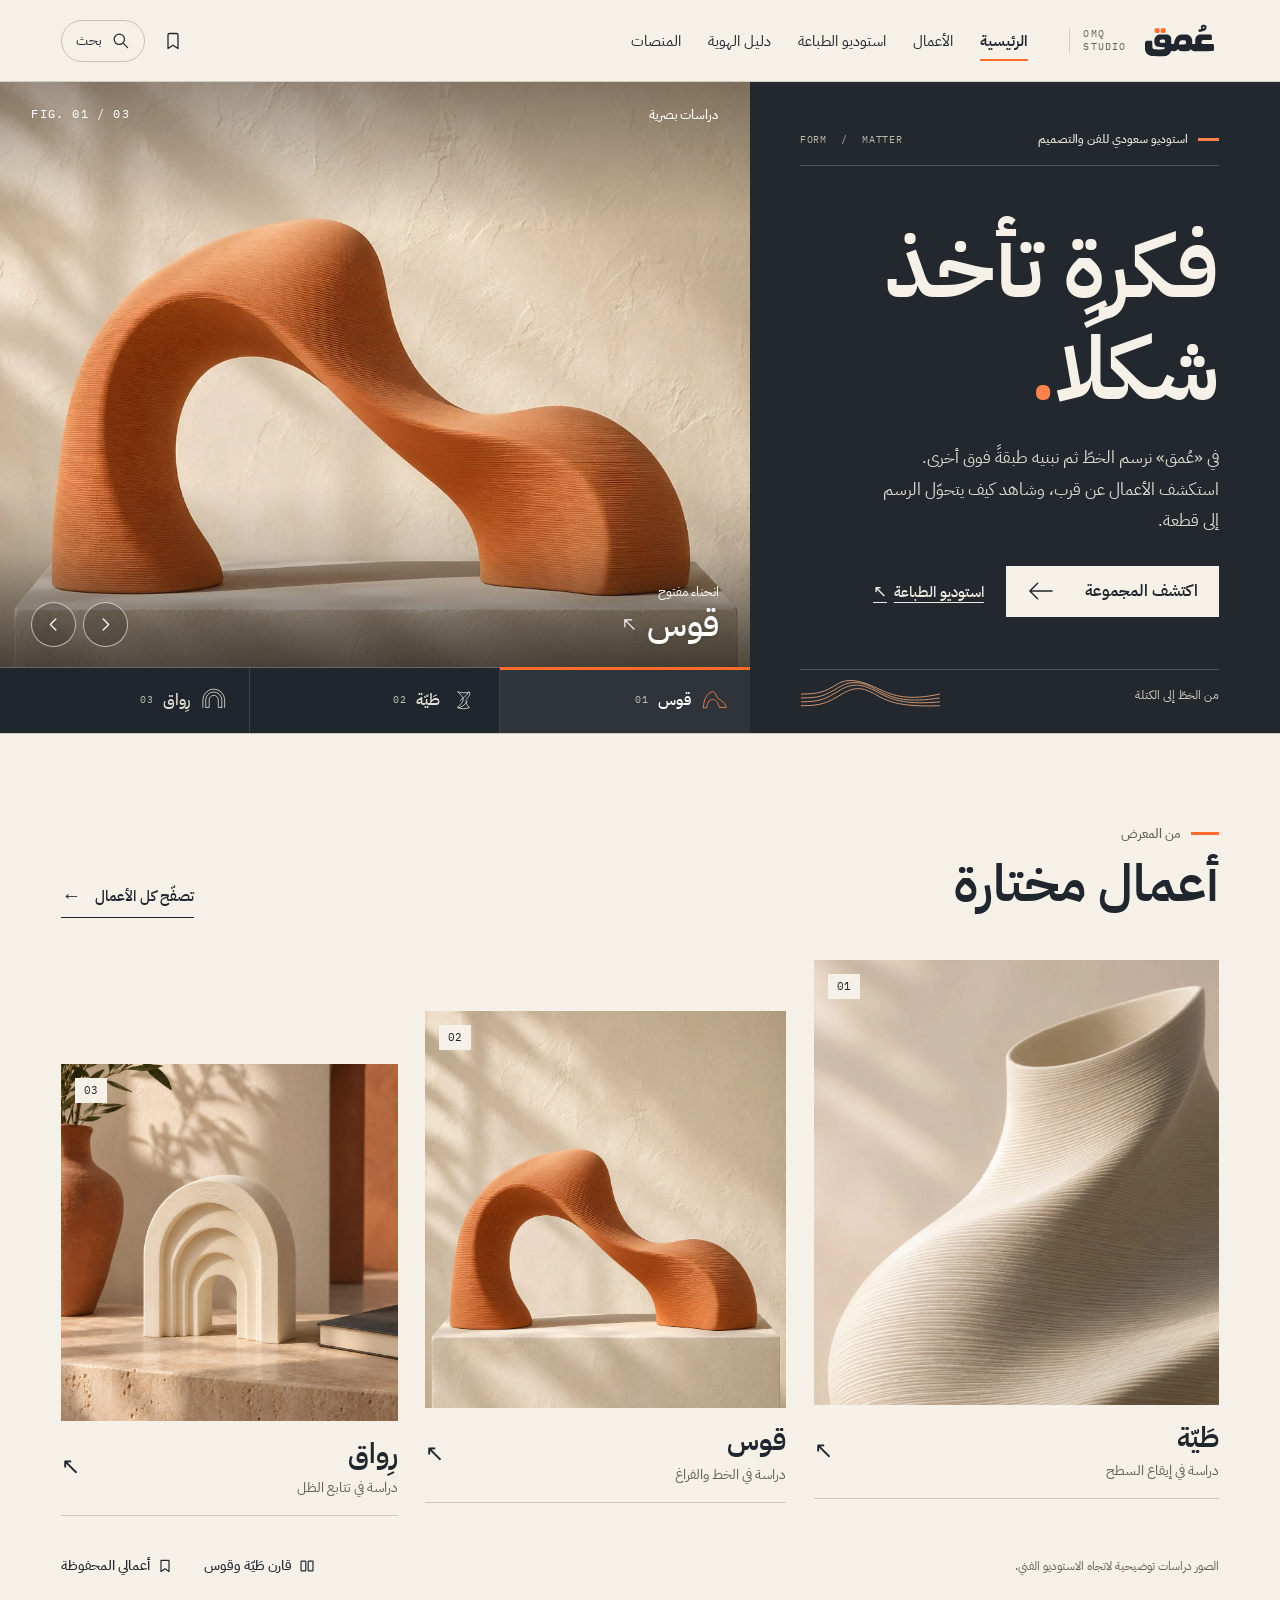
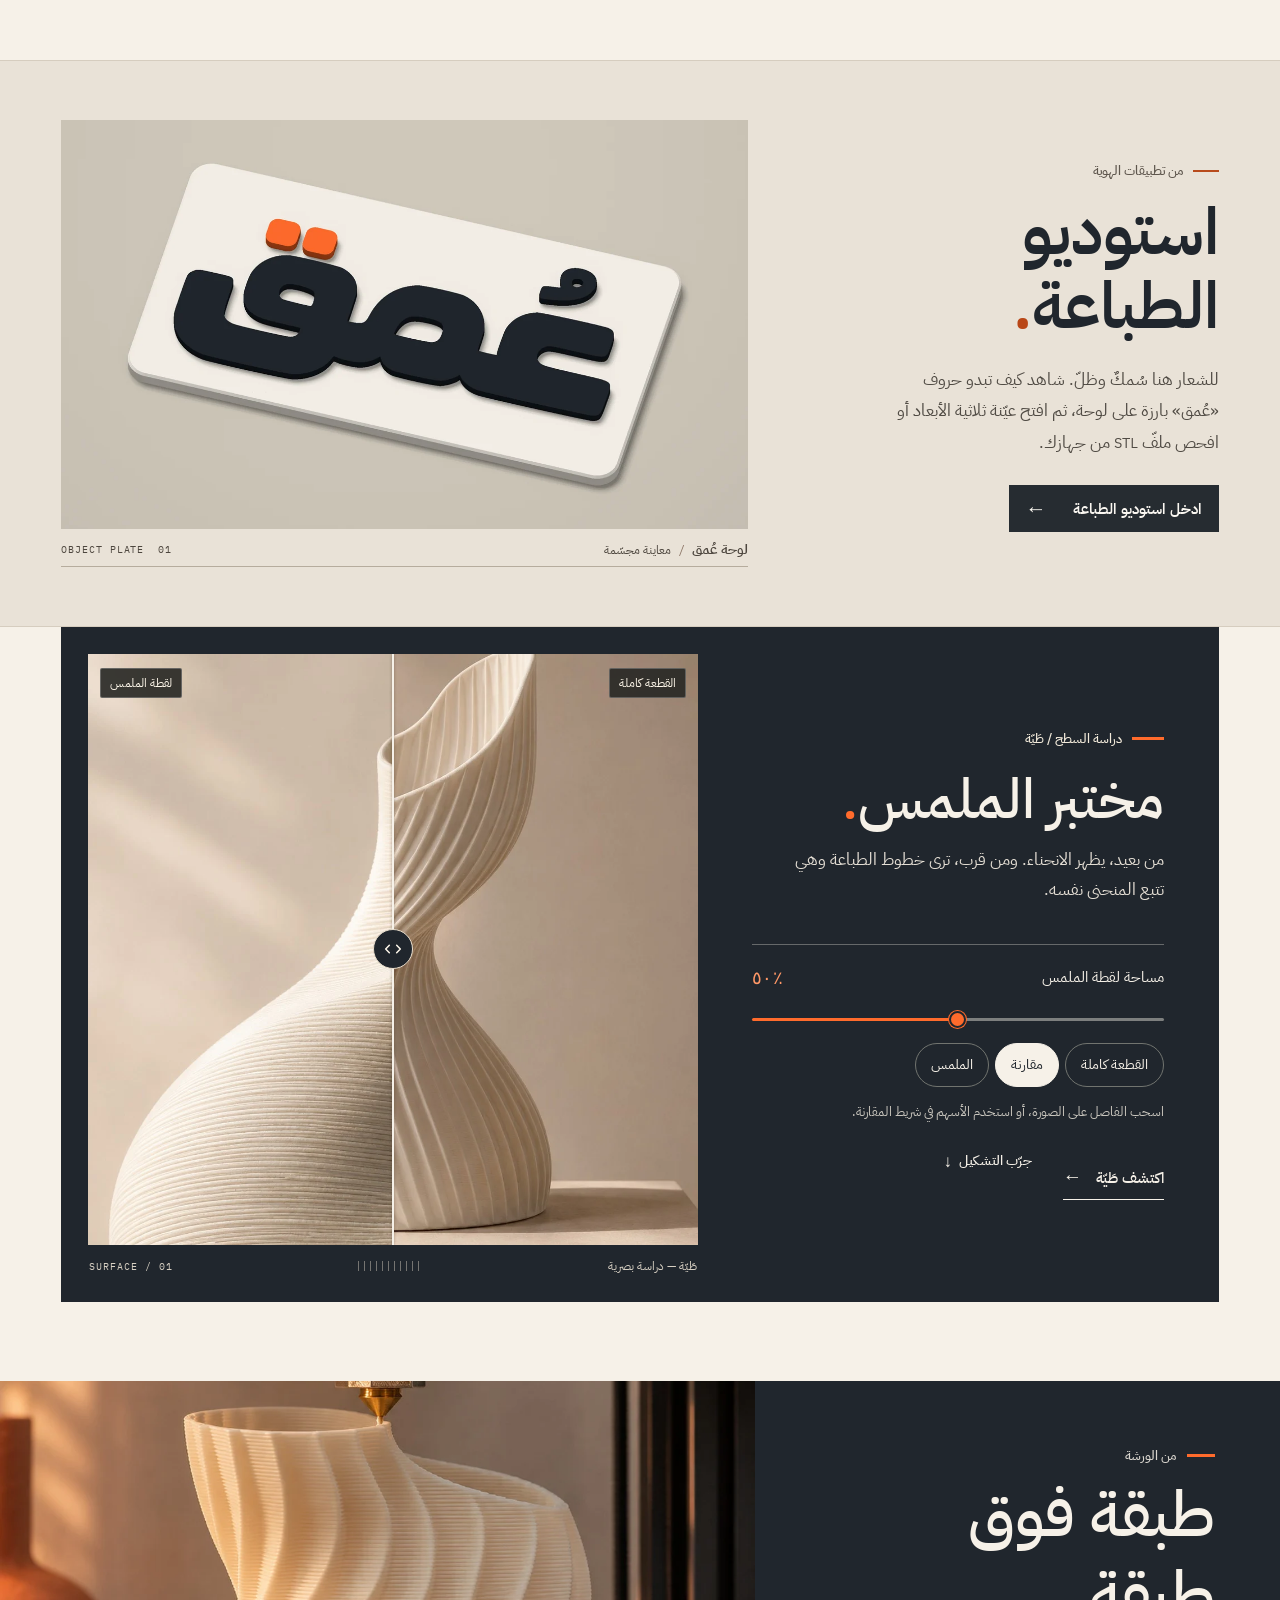
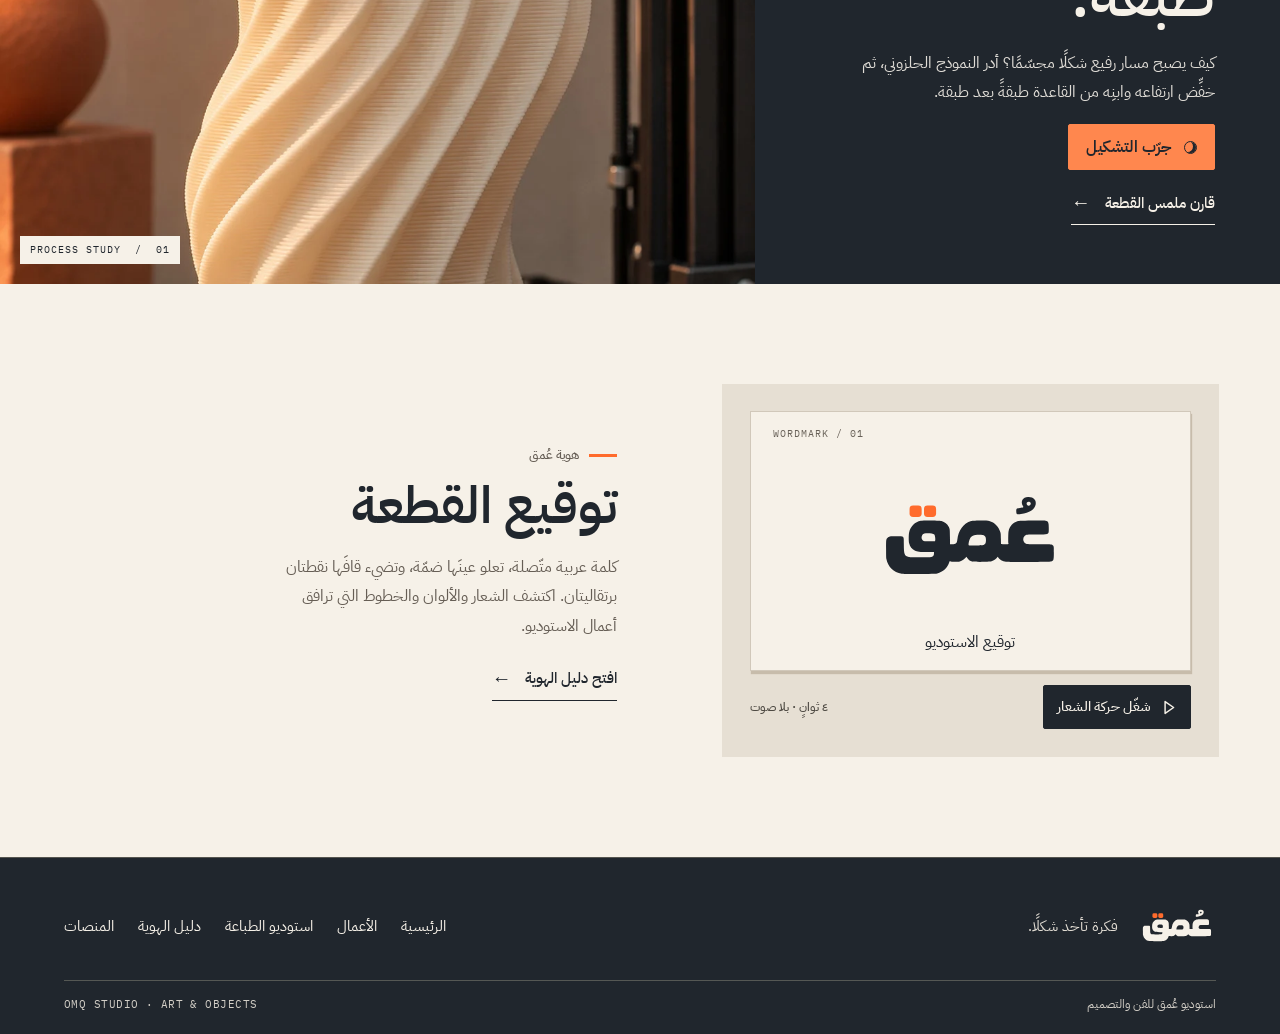
==== commit 9b00638f: "Connect the six Arabic pages, catalog tools and print studio" ====
--- a/site/index.html
+++ b/site/index.html
@@ -4,7 +4,7 @@
   <meta charset="utf-8">
   <meta name="viewport" content="width=device-width, initial-scale=1, viewport-fit=cover">
   <meta name="theme-color" content="#F6F1E8">
-  <meta name="description" content="استوديو عُمق السعودي للأعمال الفنية والقطع المطبوعة ثلاثية الأبعاد. اكتشف الشكل والملمس، وتصفّح المجموعة وهوية الاستوديو.">
+  <meta name="description" content="استوديو عُمق السعودي للفن والتصميم بالطباعة ثلاثية الأبعاد. اكتشف الأعمال وقارن أشكالها وجرّب أدوات استوديو الطباعة.">
   <meta property="og:type" content="website">
   <meta property="og:locale" content="ar_SA">
   <meta property="og:title" content="عُمق — فكرة تأخذ شكلًا">
@@ -23,19 +23,20 @@
   <link rel="stylesheet" href="assets/form-study.css">
   <script defer src="assets/page-motion.js"></script>
   <script defer src="assets/form-study.js"></script>
-</head>
+  <link rel="stylesheet" href="assets/studio-edition.css">
+<link rel="stylesheet" href="assets/compass.css"><script defer src="assets/compass.js"></script></head>
 <body>
-  <header data-header><a class="omq-skip" href="#main">تخطَّ إلى المحتوى</a><div class="omq-nav-shell"><a class="omq-word" href="index.html" aria-label="عُمق، الصفحة الرئيسية"><img src="assets/logo-primary.svg" width="79" height="48" alt="عُمق"><small dir="ltr" lang="en">OMQ<br>STUDIO</small></a><button class="omq-toggle" data-menu-toggle aria-controls="main-nav" aria-expanded="false"><span aria-hidden="true">☰</span> القائمة</button><nav class="omq-menu" id="main-nav" aria-label="التصفح الرئيسي"><a href="index.html" aria-current="page">الرئيسية</a><a href="collection.html">الأعمال</a><a href="brand.html">دليل الهوية</a><a href="platforms.html">المنصات</a></nav><a class="omq-dl" href="brand.html#downloads">ملفات الهوية <svg width="19" height="19" viewBox="0 0 24 24" aria-hidden="true"><path d="M12 3v12m-5-5 5 5 5-5M4 16v4h16v-4"/></svg></a></div></header>
+  <header data-header><a class="omq-skip" href="#main">تخطَّ إلى المحتوى</a><div class="omq-nav-shell"><a class="omq-word" href="index.html" aria-label="عُمق، الصفحة الرئيسية"><img src="assets/logo-primary.svg" width="79" height="48" alt="عُمق"><small dir="ltr" lang="en">OMQ<br>STUDIO</small></a><button class="omq-toggle" data-menu-toggle aria-controls="main-nav" aria-expanded="false"><span aria-hidden="true">☰</span> القائمة</button><nav class="omq-menu" id="main-nav" aria-label="التصفح الرئيسي"><a href="index.html" aria-current="page">الرئيسية</a><a href="collection.html">الأعمال</a><a href="fabrication.html">استوديو الطباعة</a><a href="brand.html">دليل الهوية</a><a href="platforms.html">المنصات</a></nav><div class="omq-head-tools"><a class="omq-saves-link" href="collection.html?view=saved" aria-label="الأعمال المحفوظة" title="الأعمال المحفوظة"><svg width="20" height="22" viewBox="0 0 24 24" aria-hidden="true"><path d="M6 4.8A1.8 1.8 0 0 1 7.8 3h8.4A1.8 1.8 0 0 1 18 4.8V21l-6-4-6 4z"/></svg><span data-favorite-badge hidden></span></a><button type="button" class="omq-search-trigger" aria-label="ابحث في الموقع" aria-haspopup="dialog" data-compass-open hidden><svg width="19" height="19" viewBox="0 0 24 24" aria-hidden="true"><circle cx="10.5" cy="10.5" r="6.5"/><path d="m16 16 5 5"/></svg><span>بحث</span></button></div></div></header>
   <main id="main" class="omq-home">
     <section class="home-hero" aria-labelledby="home-title">
       <div class="intro-panel">
-        <div class="intro-kicker"><span aria-hidden="true"></span>استوديو للفن والتصميم</div>
+        <div class="edition-mast"><div class="intro-kicker"><span aria-hidden="true"></span>استوديو سعودي للفن والتصميم</div><span class="ed-register" lang="en" dir="ltr">FORM&nbsp; / &nbsp;MATTER</span></div>
         <div class="intro-copy">
           <h1 id="home-title"><span class="title-line">فكرة تأخذ</span> <span class="title-line">شكلًا<span class="title-dot">.</span></span></h1>
-          <p>نصنع في «عُمق» أعمالًا فنية وقطعًا بالطباعة ثلاثية الأبعاد. تبدأ الفكرة بخطّ، وتترك كل طبقة أثرها على السطح.</p>
-          <div class="hero-routes"><a class="home-button" href="collection.html">اكتشف المجموعة <svg viewBox="0 0 28 20" aria-hidden="true"><path d="M26 10H3m8-8-8 8 8 8"/></svg></a><a class="hero-study-link" href="#form-study" data-launch-form>جرّب التشكيل <span aria-hidden="true">↓</span></a></div>
+          <p>في «عُمق» نرسم الخطّ ثم نبنيه طبقةً فوق أخرى. استكشف الأعمال عن قرب، وشاهد كيف يتحوّل الرسم إلى قطعة.</p>
+          <div class="hero-routes"><a class="home-button" href="collection.html">اكتشف المجموعة <svg viewBox="0 0 28 20" aria-hidden="true"><path d="M26 10H3m8-8-8 8 8 8"/></svg></a><a class="hero-study-link" href="fabrication.html">استوديو الطباعة <span aria-hidden="true">↖</span></a></div>
         </div>
-        <div class="intro-foot"><span>السعودية</span><span lang="en" dir="ltr">ART &amp; OBJECTS</span></div>
+        <div class="intro-foot ed-foot"><span>من الخطّ إلى الكتلة</span><svg viewBox="0 0 144 28" preserveAspectRatio="xMidYMid meet" aria-hidden="true" focusable="false"><path d="M1 25c21 0 27-3 42-12S66 7 80 15s30 11 63 10M1 21c20 0 25-3 40-12s25-5 40 3 30 12 62 9M1 17c19 0 24-2 39-11s26-4 41 4 30 12 62 7M1 13c18 0 24-2 37-10s28-2 43 5 30 12 62 5"/></svg></div>
       </div>
       <figure class="hero-stage" aria-label="مختارات من الأعمال" data-home-stage>
         <div class="stage-field" data-swipe-field>
@@ -76,7 +77,22 @@
           <div class="work-info"><div><h3>رِواق</h3><p>دراسة في تتابع الظل</p></div><span class="work-arrow" aria-hidden="true">↖</span></div>
         </a>
       </div>
-      <p class="image-note">الصور دراسات توضيحية لاتجاه الاستوديو الفني.</p>
+      <div class="ed-gallery-end"><p class="image-note">الصور دراسات توضيحية لاتجاه الاستوديو الفني.</p><nav class="ed-collection-tools" aria-label="أدوات مجموعة الأعمال"><a href="collection.html?compare=fold,arch"><svg aria-hidden="true" viewBox="0 0 20 20"><rect x="2.5" y="4" width="6" height="12" rx=".8"/><rect x="11.5" y="4" width="6" height="12" rx=".8"/></svg>قارن طَيّة وقوس</a><a href="collection.html?view=saved"><svg aria-hidden="true" viewBox="0 0 20 20"><path d="M5 3h10v14l-5-3.5L5 17z"/></svg>أعمالي المحفوظة</a></nav></div>
+    </section>
+
+    <section class="ed-print" aria-labelledby="ed-print-title">
+      <div class="home-wrap ed-print-layout">
+        <div class="ed-print-copy">
+          <span class="ed-overline"><i aria-hidden="true"></i> من تطبيقات الهوية</span>
+          <h2 id="ed-print-title">استوديو <br>الطباعة<span aria-hidden="true">.</span></h2>
+          <p>للشعار هنا سُمكٌ وظلّ. شاهد كيف تبدو حروف «عُمق» بارزة على لوحة، ثم افتح عيّنة ثلاثية الأبعاد أو افحص ملفّ <bdi lang="en">STL</bdi> من جهازك.</p>
+          <a class="ed-studio-link" href="fabrication.html">ادخل استوديو الطباعة <span aria-hidden="true">←</span></a>
+        </div>
+        <figure class="ed-print-object">
+          <div class="ed-print-image"><img src="assets/plaque-preview.webp" width="1600" height="1000" alt="مجسّم لوحة عاجية بزوايا مستديرة، بارزٌ فوقها شعار عُمق بالجرافيتي ونقطتا القاف بالبرتقالي." loading="lazy" decoding="async"></div>
+          <figcaption><span><b>لوحة عُمق</b> <i aria-hidden="true">/</i> معاينة مجسّمة</span><span dir="ltr" lang="en">OBJECT PLATE&nbsp; 01</span></figcaption>
+        </figure>
+      </div>
     </section>
 
     <section class="lab-study" id="material-lab" data-material-lab aria-labelledby="lab-title">
@@ -95,7 +111,7 @@
             </div>
             <p class="lab-instruction" id="lab-instruction">اسحب الفاصل على الصورة، أو استخدم الأسهم في شريط المقارنة.</p>
           </div>
-          <a class="home-textlink" href="collection.html#fold">اكتشف طَيّة <span aria-hidden="true">←</span></a>
+          <div class="ed-lab-routes"><a class="home-textlink" href="collection.html#fold">اكتشف طَيّة <span aria-hidden="true">←</span></a><a class="ed-form-route" href="#form-study" data-launch-form>جرّب التشكيل <span aria-hidden="true">↓</span></a></div>
         </div>
         <div class="lab-frame">
           <div class="lab-cleft" data-lab-stage>
@@ -118,6 +134,6 @@
       <div class="signature-copy"><span class="section-eyebrow">هوية عُمق</span><h2 id="signature-title">توقيع القطعة</h2><p>كلمة عربية متّصلة، تعلو عينَها ضمّة، وتضيء قافَها نقطتان برتقاليتان. اكتشف الشعار والألوان والخطوط التي ترافق أعمال الاستوديو.</p><a class="home-textlink" href="brand.html">افتح دليل الهوية <span aria-hidden="true">←</span></a></div>
     </section>
   </main>
-  <footer data-footer class="omq-footer"><div class="omq-footer-inside"><div class="omq-foot-brand"><a href="index.html" aria-label="عُمق، الرئيسية"><img class="omq-foot-mark" src="assets/logo-reverse.svg" width="78" height="43" alt="عُمق"></a><p>فكرة تأخذ شكلًا.</p></div><nav aria-label="روابط التذييل"><a href="index.html">الرئيسية</a><a href="collection.html">الأعمال</a><a href="brand.html">دليل الهوية</a><a href="platforms.html">المنصات</a></nav></div><div class="omq-foot-base"><span>استوديو عُمق للفن والتصميم</span><span lang="en" dir="ltr">OMQ STUDIO · ART &amp; OBJECTS</span></div></footer>
+  <footer data-footer class="omq-footer"><div class="omq-footer-inside"><div class="omq-foot-brand"><a href="index.html" aria-label="عُمق، الرئيسية"><img class="omq-foot-mark" src="assets/logo-reverse.svg" width="78" height="43" alt="عُمق"></a><p>فكرة تأخذ شكلًا.</p></div><nav aria-label="روابط التذييل"><a href="index.html">الرئيسية</a><a href="collection.html">الأعمال</a><a href="fabrication.html">استوديو الطباعة</a><a href="brand.html">دليل الهوية</a><a href="platforms.html">المنصات</a></nav></div><div class="omq-foot-base"><span>استوديو عُمق للفن والتصميم</span><span lang="en" dir="ltr">OMQ STUDIO · ART &amp; OBJECTS</span></div></footer>
 </body>
 </html>
--- a/site/assets/studio-edition.css
+++ b/site/assets/studio-edition.css
@@ -0,0 +1,58 @@
+/* OMQ studio desk. Keeps the gallery and motion controls independent. */
+.home-hero .intro-panel{
+  position:relative;isolation:isolate;
+  background:#22282e;color:var(--ivory,#f6f1e8);
+}
+.edition-mast{display:flex;align-items:center;justify-content:space-between;gap:10px;padding-bottom:15px;border-bottom:1px solid #515451}
+.home-hero .intro-kicker{color:#ece6db;font-size:clamp(12px,.97vw,15px)}
+.home-hero .intro-kicker span{width:21px;background:#ff824c}
+.ed-register,.ed-print-object figcaption [lang=en]{font:400 10px/1.5 'Plex Mono',monospace;letter-spacing:.09em}
+.ed-register{color:#c0b9ac;white-space:nowrap}
+.omq-home .home-hero .intro-copy p{color:#ded9cf;max-width:36ch}
+.home-hero .title-dot{color:#ff824c}
+.omq-home .home-hero .home-button{background:var(--ivory,#f6f1e8);color:var(--ink,#20262d);transition:background-color .18s}
+.omq-home .home-hero .home-button:hover{background:#ffd9c4}
+.omq-home .home-hero .hero-study-link,.home-hero .hero-study-link span{color:#efeae1}
+.home-hero .intro-panel a:focus-visible{outline-color:#ff935f}
+.home-hero .ed-foot{border-top-color:#515451;color:#d5cec2;padding-top:11px}
+.ed-foot svg{width:clamp(88px,11vw,154px);height:28px;fill:none;stroke:#db9c75;stroke-width:.95;overflow:visible}
+.ed-gallery-end{margin-top:clamp(18px,2.2vw,34px);display:flex;align-items:center;justify-content:space-between;gap:6px 28px;flex-wrap:wrap}
+.omq-home .ed-gallery-end .image-note{margin:0}
+.ed-collection-tools,.ed-lab-routes{display:flex;align-items:center;gap:6px clamp(15px,2.4vw,32px);flex-wrap:wrap}
+.omq-home .ed-collection-tools a,.omq-home .ed-form-route{display:inline-flex;gap:7px;align-items:center;min-height:44px;font-size:14px;line-height:1.45;font-weight:500}
+.ed-collection-tools a:hover,.ed-form-route:hover{text-decoration:underline;text-underline-offset:4px}
+.ed-collection-tools svg{width:16px;height:16px;fill:none;stroke:currentColor;stroke-width:1.45;stroke-linejoin:round}
+.ed-form-route span{font:17px/1 Arial,sans-serif}
+.ed-print{background:#e9e2d7;border-block:1px solid #d6cdbf;color:var(--ink,#20262d)}
+.ed-print-layout{padding-block:clamp(32px,4.6vw,78px);display:grid;grid-template-columns:minmax(228px,.72fr) minmax(0,1.3fr);gap:clamp(36px,7vw,128px);align-items:center}
+.ed-print-copy{padding-block:8px}
+.ed-overline{display:inline-flex;gap:10px;align-items:center;color:#5e564d;font-weight:500;font-size:13px}
+.ed-overline i{display:inline-block;background:#b84b1c;width:26px;height:2px}
+.omq-home .ed-print-copy h2{margin-block:16px 20px;font-size:clamp(47px,5.1vw,88px);line-height:1.13;font-weight:600}
+.ed-print-copy h2 span{color:#b94717}
+.omq-home .ed-print-copy p{color:#504b44;max-width:33ch;font-size:clamp(16px,1.33vw,21px);line-height:1.85}
+.ed-print-copy bdi{font-family:'Plex Mono',monospace;font-size:.82em}
+.omq-home .ed-studio-link{display:inline-flex;align-items:center;gap:26px;min-height:47px;padding:7px 17px;background:#262c31;color:#faf7f1;font-size:15px;font-weight:600;margin-top:clamp(18px,2.1vw,33px)}
+.ed-studio-link span{line-height:1;font-family:Arial,sans-serif;font-size:21px;transition:transform .18s}.ed-studio-link:hover span{transform:translateX(-3px)}
+.ed-print-object{min-width:0}.ed-print-image{aspect-ratio:1.68;overflow:hidden;background:#cfc6b9}
+.ed-print-image img{width:100%;height:100%;object-fit:cover}
+.ed-print-object figcaption{display:flex;align-items:center;justify-content:space-between;gap:12px;padding-block:10px 6px;border-bottom:1px solid #b6ac9d;font-size:12px;color:#4d463e}
+.ed-print-object figcaption b{font-size:14px;font-weight:600}.ed-print-object figcaption i{font:normal 12px/1 'Plex Mono',monospace;color:#8b7565;padding-inline:4px}
+@media(min-width:701px) and (max-width:930px){.edition-mast{align-items:start}.ed-register{font-size:8px;letter-spacing:.05em}.ed-print-layout{gap:28px}}
+@media(max-width:700px){
+  .home-hero .intro-panel{padding-block-start:19px}
+  .edition-mast{padding-bottom:9px}
+  .ed-register{font-size:9px}
+  .home-hero .intro-copy{margin-block:15px 21px}
+  .omq-home .home-hero .intro-copy h1{font-size:clamp(44px,10.3vw,66px);line-height:1.27}
+  .omq-home .home-hero .intro-copy p{margin:8px 0 13px;max-width:45ch;font-size:15px;line-height:1.74}
+  .ed-gallery-end{align-items:flex-start;flex-direction:column-reverse;gap:8px;margin-top:11px}
+  .ed-print-layout{grid-template-columns:1fr;gap:23px;padding-block:34px}
+  .ed-print-copy{padding:0}
+  .omq-home .ed-print-copy h2{font-size:clamp(35px,7.8vw,48px);line-height:1.35;margin:7px 0 9px}
+  .ed-print-copy h2 br{display:none}.ed-print-copy h2 br::after{content:' '}
+  .omq-home .ed-print-copy p{max-width:46ch}
+  .omq-home .ed-studio-link{margin-top:14px}.ed-print-image{aspect-ratio:1.6}
+  .ed-print-object figcaption [lang=en]{font-size:9px}
+}
+@media(max-width:390px){.ed-register{font-size:8px;letter-spacing:0}.home-hero .intro-kicker{gap:6px}.ed-collection-tools{column-gap:13px}}
--- a/site/assets/compass.css
+++ b/site/assets/compass.css
@@ -0,0 +1,24 @@
+.omq-nav-shell{gap:clamp(20px,3.25vw,58px)}.omq-menu{gap:clamp(14px,2.1vw,32px)}
+.omq-head-tools{display:flex;align-items:center;gap:7px;flex:none}
+.omq-head-tools svg,.ocp-search-icon{fill:none;stroke:currentColor;stroke-linecap:round;stroke-linejoin:round;stroke-width:1.55}
+.omq-search-trigger,.omq-saves-link{position:relative;min-width:42px;height:42px;display:inline-flex;align-items:center;justify-content:center;background:transparent;color:var(--ink);border:1px solid transparent;border-radius:50%;text-decoration:none}
+.omq-search-trigger{gap:9px;padding:0 14px;font-size:14px;border-color:#c8c1b6;border-radius:30px}
+.omq-search-trigger:hover,.omq-saves-link:hover{background:#e9e1d6}
+.omq-saves-link [data-favorite-badge]{position:absolute;top:0;inset-inline-start:-1px;display:grid;place-items:center;border-radius:30px;background:var(--ink);color:white;font:10px/1 'Plex',sans-serif;min-width:16px;height:16px;padding:0 3px}
+.ocp-dialog{width:min(640px,calc(100vw - 28px));max-height:min(700px,88vh);padding:0;margin:auto;background:var(--ivory);color:var(--ink);border:1px solid #c8bcae;border-radius:10px;box-shadow:0 16px 64px #20262d38;overflow:auto}
+.ocp-dialog::backdrop{background:#161c1ec4}.ocp-dialog[open]{animation:ocp-appear .16s ease-out}
+@keyframes ocp-appear{from{opacity:.2;transform:translateY(6px)}to{opacity:1;transform:translateY(0)}}
+.ocp-inner{padding:clamp(20px,3vw,34px)}.ocp-top{display:flex;align-items:start;justify-content:space-between;gap:12px}
+.ocp-eyebrow{color:#6f5948;font:10px/1.3 'Plex Mono',monospace;letter-spacing:.1em}.ocp-inner h2{font-size:clamp(27px,3.1vw,37px);margin:3px 0 15px;line-height:1.45}
+.ocp-close{border:1px solid var(--line);border-radius:99px;width:42px;height:42px;line-height:1;font-size:26px;background:none}
+.ocp-entry{display:flex;align-items:center;gap:10px;border:1px solid #b5ab9d;background:#fffdf8;border-radius:6px;padding:0 13px}
+.ocp-entry:focus-within{border-color:var(--ink);box-shadow:0 0 0 1px var(--ink)}
+.ocp-entry input{min-width:0;width:100%;background:none;border:0;outline:0;font-size:17px;min-height:52px;padding:7px 0}
+.ocp-summary{margin:17px 0 4px;color:#62594e;font-size:13px}
+.ocp-results{padding:0;margin:0;list-style:none}.ocp-results li{margin:0;border-bottom:1px solid var(--line)}
+.ocp-result{display:flex;text-decoration:none;align-items:center;justify-content:space-between;gap:12px;min-height:52px;padding:8px 5px;border-radius:3px}.ocp-result:hover,.ocp-result:focus-visible{background:#eee6da}
+.ocp-result strong{font-weight:600;font-size:16px}.ocp-meta{font-size:13px;color:#685f54;white-space:nowrap}.ocp-result:hover .ocp-meta{color:#343b3f}
+.ocp-empty{margin:22px 0 4px;color:var(--stone);font-size:15px}.ocp-key{margin-top:12px;color:#73695e;font-size:12px}
+@media(max-width:830px) and (min-width:701px){.omq-nav-shell{padding-inline:16px;gap:14px}.omq-menu{gap:14px}.omq-menu a{font-size:14px}.omq-word img{width:64px}.omq-head-tools{gap:0}.omq-search-trigger span{display:none}}
+@media(max-width:700px){.omq-word{order:0}.omq-head-tools{order:1;margin-inline-start:auto;margin-inline-end:8px;gap:0}.omq-toggle{order:2}.omq-menu{order:3}.omq-search-trigger{width:42px;min-width:42px;border-color:transparent;padding:0}.omq-search-trigger span{display:none}.omq-nav-shell{padding-inline:clamp(14px,5vw,23px)}.ocp-key{display:none}}
+@media(prefers-reduced-motion:reduce){.ocp-dialog[open]{animation:none}}
